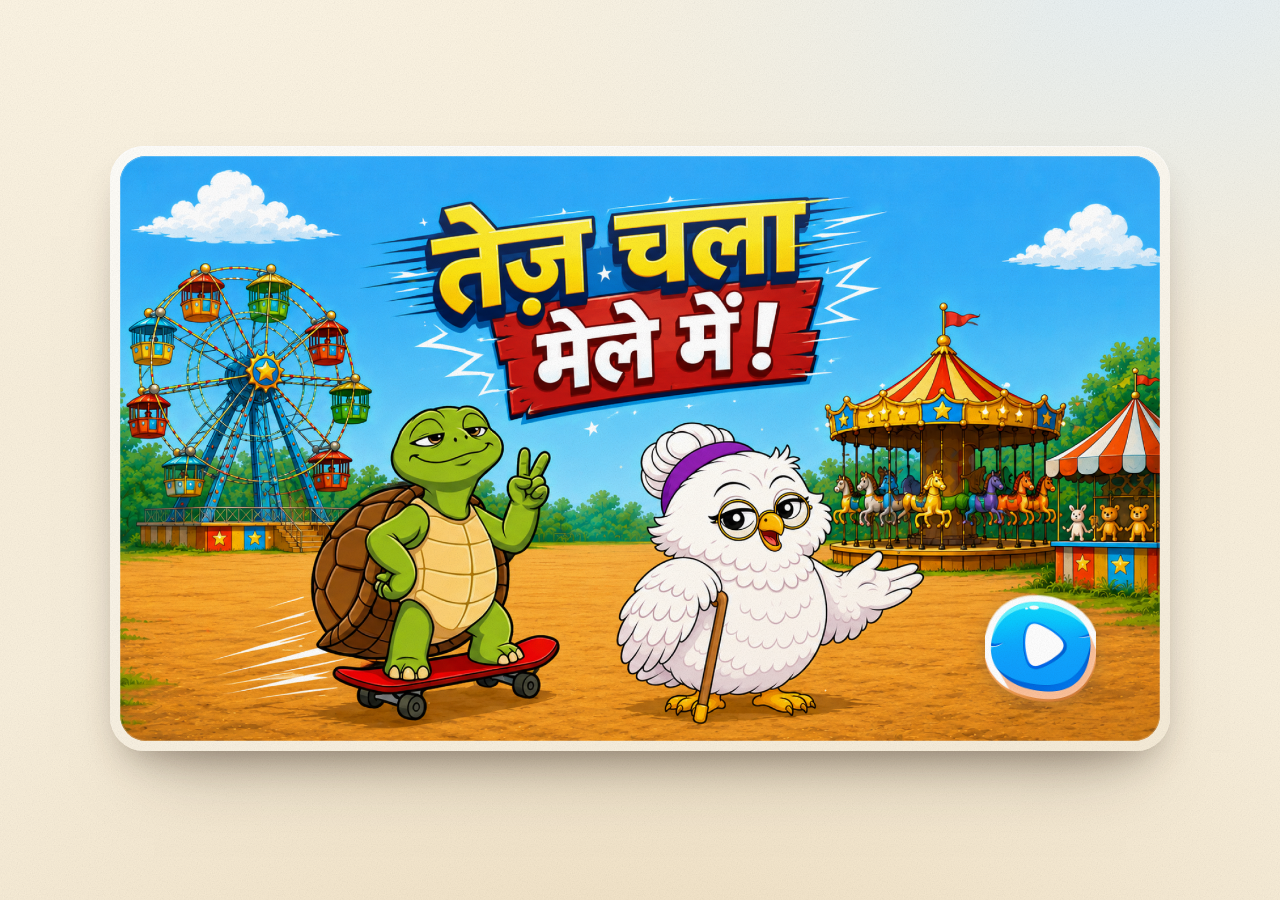
==== story/index.html @ 2c8c0c0c "Update stylesheet and scripts for nudge functionality on button; increment version numbers" ====
<!DOCTYPE html>
<!-- class="at-cover" so the home page paints correctly before the script runs -->
<html lang="hi" class="at-cover">
<head>
<meta charset="UTF-8" />
<meta name="viewport" content="width=device-width, initial-scale=1, viewport-fit=cover" />
<meta name="theme-color" content="#f8efdd" />
<meta name="description" content="तेज़ चला मेले में — एक इंटरैक्टिव चित्र-कथा। An interactive animated picture book for children." />
<title>तेज़ चला मेले में · Tez Chala Mele Mein</title>

<!-- Baloo 2 carries the Devanagari, Baloo Bhai 2 the Latin the Hindi text is
     set in — see --font in style.css for why both are needed -->
<link href="../fonts/fonts.css" rel="stylesheet" />

<!-- Tez's red skateboard, on the diagonal so it fills a square tab. The PNG is
     for iOS and Android home screens, which ignore an SVG icon and composite a
     transparent one onto black — so that one carries its own paper ground. -->
<link rel="icon" href="assets/icons/favicon.svg" type="image/svg+xml" />
<link rel="apple-touch-icon" sizes="180x180" href="assets/icons/apple-touch-icon.png" />
<!-- bump ?v= after editing so a plain refresh never serves a cached copy -->
<link rel="stylesheet" href="style.css?v=46" />
<link rel="preload" as="image" href="assets/images/Cover%20Page.png" />
</head>

<body>
  <!-- ── Inline icon sprite (works offline / from file://) ───────────────── -->
  <svg class="sprite" aria-hidden="true" focusable="false" width="0" height="0">
    <defs>
      <symbol id="i-sound-on" viewBox="0 0 24 24">
        <path d="M4 9.5h3L12 5.5v13L7 14.5H4z" fill="currentColor" />
        <path d="M15.6 9a4.2 4.2 0 0 1 0 6M18.2 6.4a7.8 7.8 0 0 1 0 11.2" fill="none"
              stroke="currentColor" stroke-width="2" stroke-linecap="round" />
      </symbol>
      <symbol id="i-sound-off" viewBox="0 0 24 24">
        <path d="M4 9.5h3L12 5.5v13L7 14.5H4z" fill="currentColor" />
        <path d="M16 9.4l5 5.2M21 9.4l-5 5.2" fill="none" stroke="currentColor"
              stroke-width="2" stroke-linecap="round" />
      </symbol>
      <symbol id="i-play" viewBox="0 0 24 24">
        <path d="M8 5.2v13.6L19 12z" fill="currentColor" />
      </symbol>
      <symbol id="i-stop" viewBox="0 0 24 24">
        <rect x="6.5" y="6.5" width="4.4" height="11" rx="1.6" fill="currentColor" />
        <rect x="13.1" y="6.5" width="4.4" height="11" rx="1.6" fill="currentColor" />
      </symbol>
      <symbol id="i-book" viewBox="0 0 24 24">
        <path d="M3.5 4.8c3-1.3 5.6-1.3 8.5.7 2.9-2 5.5-2 8.5-.7v13.9c-3-1.3-5.6-1.3-8.5.7-2.9-2-5.5-2-8.5-.7z"
              fill="none" stroke="currentColor" stroke-width="1.9" stroke-linejoin="round" />
        <path d="M12 5.5v14" fill="none" stroke="currentColor" stroke-width="1.9" stroke-linecap="round" />
      </symbol>
    </defs>
  </svg>

  <div class="grain" aria-hidden="true"></div>

  <div class="app">

    <!-- ── Top bar ─────────────────────────────────────────────────────── -->
    <header class="topbar">
      <div class="brand">
        <span class="brand__badge" aria-hidden="true">
          <svg><use href="#i-book" /></svg>
        </span>
        <span class="brand__text">
          <strong class="brand__title">तेज़ चला मेले में</strong>
          <span class="brand__sub">Tez Chala Mele Mein</span>
        </span>
      </div>

      <div class="controls">
        <button class="playbtn" id="playBtn" type="button"
                aria-label="कहानी बड़ी करके देखो">
          <span class="playbtn__ico" aria-hidden="true"><svg><use href="#i-play" /></svg></span>
          <span class="playbtn__label" id="playLabel">चलाओ</span>
        </button>

        <button class="readbtn" id="readBtn" type="button" aria-pressed="false"
                aria-label="पढ़कर सुनाओ">
          <span class="readbtn__ico" aria-hidden="true">
            <svg class="readbtn__play"><use href="#i-play" /></svg>
            <svg class="readbtn__stop"><use href="#i-stop" /></svg>
          </span>
          <span class="readbtn__label" id="readLabel">पढ़कर सुनाओ</span>
        </button>

        <button class="iconbtn" id="soundBtn" type="button" aria-pressed="true"
                aria-label="आवाज़ बंद करें">
          <svg class="iconbtn__on"><use href="#i-sound-on" /></svg>
          <svg class="iconbtn__off"><use href="#i-sound-off" /></svg>
        </button>
      </div>
    </header>

    <!-- ── Stage : the book ────────────────────────────────────────────── -->
    <main class="stage">
      <section class="book" id="book" aria-roledescription="चित्र-कथा">
        <div class="book__mat">

          <div class="book__frame" id="frame">

            <!-- two stacked slots let one page turn away while the next arrives.
                 The story text lives inside the slot so it turns with its picture. -->
            <div class="slot is-active" data-slot="0">
              <img class="slot__art" alt="" src="assets/images/Cover%20Page.png"
                   fetchpriority="high" decoding="async" />
              <!-- cut-out layers for a layered cover; unused by this book, whose
                   cover exports flat with its title painted in -->
              <div class="cover" aria-hidden="true" hidden>
                <div class="cover__flash"></div>
                <div class="cover__part cover__hero"></div>
                <div class="cover__part cover__title"></div>
              </div>
              <!-- everything the Figma frame puts above the painting:
                   speech boxes, the verse, the डम-डम, the drumming elephant.
                   Built per page by paint() — see SCENES in script.js. -->
              <div class="fx" aria-hidden="true"></div>
              <!-- the shading that gathers along this page as it bends away -->
              <div class="slot__fold" aria-hidden="true"></div>
            </div>
            <div class="slot" data-slot="1" aria-hidden="true">
              <img class="slot__art" alt="" decoding="async" />
              <div class="cover" aria-hidden="true" hidden>
                <div class="cover__flash"></div>
                <div class="cover__part cover__hero"></div>
                <div class="cover__part cover__title"></div>
              </div>
              <!-- everything the Figma frame puts above the painting:
                   speech boxes, the verse, the डम-डम, the drumming elephant.
                   Built per page by paint() — see SCENES in script.js. -->
              <div class="fx" aria-hidden="true"></div>
              <!-- the shading that gathers along this page as it bends away -->
              <div class="slot__fold" aria-hidden="true"></div>
            </div>

            <!-- ambient life : dust · puffs -->
            <div class="ambience" id="ambience" aria-hidden="true">
              <div class="layer layer--dust" id="dust"></div>
              <div class="layer layer--puffs" id="puffs"></div>
            </div>

            <div class="frame__vignette" aria-hidden="true"></div>
            <div class="frame__sheet" id="turnSheet" aria-hidden="true"></div>
            <div class="frame__loader" id="loader" aria-hidden="true"><i></i><i></i><i></i></div>
          </div>

          <!-- the title-state invitation: only on the cover, only before Play -->
          <button class="startbtn" id="startBtn" type="button"
                  aria-label="कहानी चलाओ">
            <span class="startbtn__disc" aria-hidden="true">
              <span class="startbtn__ring"></span>
              <img class="startbtn__art" src="assets/icons/play-button.png?v=3" alt="" />
            </span>
          </button>
        </div>

        <!-- ── Phone fallback: the same words, below the picture ─────────── -->
        <div class="caption" aria-hidden="true">
          <p class="caption__text" id="storyText"></p>
        </div>
      </section>

      <!-- leaves Play Mode; fades in whenever the reader moves or taps -->
      <button class="exitbtn" id="exitBtn" type="button"
              aria-label="बाहर आओ">
        <svg viewBox="0 0 24 24" aria-hidden="true">
          <path d="M6.5 6.5l11 11M17.5 6.5l-11 11" fill="none" stroke="currentColor"
                stroke-width="2.4" stroke-linecap="round" />
        </svg>
      </button>
    </main>

  </div>

  <div class="sr-only" id="liveHint" aria-live="polite"></div>

  <!-- ── What happens after the last page ───────────────────────────────────
       Page 16 ends on the आगे button, and आगे leads out of the book and into
       the game — Figma pages 19 → 35, the whole quiz, in "TCMM My Dev Game".

       It is a frame rather than a merge on purpose. The game is a finished
       application with its own 1920×1080 artboard, its own reset, its own
       audio engine and its own keyboard; dropped into this document those
       would land on top of the book's. Here it gets its own document and
       keeps every one of its own functions, exactly as it has them when it
       is opened on its own.

       The src is left empty and filled in by script.js when the reader nears
       the end of the book, so the game's art and sound are already loaded by
       the time आगे is pressed and the handover is instant. -->
  <section class="portal" id="gamePortal" aria-hidden="true">
    <iframe class="portal__frame" id="gameFrame"
            title="मेले का सफ़र — खेल"
            allow="autoplay; fullscreen"
            allowfullscreen></iframe>
  </section>

  <script src="script.js?v=54" defer></script>
</body>
</html>
---- fonts/fonts.css ----
/* devanagari */
@font-face {
  font-family: 'Baloo 2';
  font-style: normal;
  font-weight: 400;
  font-display: swap;
  src: url(files/baloo-2-400-devanagari.woff2) format('woff2');
  unicode-range: U+0900-097F, U+1CD0-1CF9, U+200C-200D, U+20A8, U+20B9, U+20F0, U+25CC, U+A830-A839, U+A8E0-A8FF, U+11B00-11B09;
}
/* vietnamese */
@font-face {
  font-family: 'Baloo 2';
  font-style: normal;
  font-weight: 400;
  font-display: swap;
  src: url(files/baloo-2-400-vietnamese.woff2) format('woff2');
  unicode-range: U+0102-0103, U+0110-0111, U+0128-0129, U+0168-0169, U+01A0-01A1, U+01AF-01B0, U+0300-0301, U+0303-0304, U+0308-0309, U+0323, U+0329, U+1EA0-1EF9, U+20AB;
}
/* latin-ext */
@font-face {
  font-family: 'Baloo 2';
  font-style: normal;
  font-weight: 400;
  font-display: swap;
  src: url(files/baloo-2-400-latin-ext.woff2) format('woff2');
  unicode-range: U+0100-02BA, U+02BD-02C5, U+02C7-02CC, U+02CE-02D7, U+02DD-02FF, U+0304, U+0308, U+0329, U+1D00-1DBF, U+1E00-1E9F, U+1EF2-1EFF, U+2020, U+20A0-20AB, U+20AD-20C0, U+2113, U+2C60-2C7F, U+A720-A7FF;
}
/* latin */
@font-face {
  font-family: 'Baloo 2';
  font-style: normal;
  font-weight: 400;
  font-display: swap;
  src: url(files/baloo-2-400-latin.woff2) format('woff2');
  unicode-range: U+0000-00FF, U+0131, U+0152-0153, U+02BB-02BC, U+02C6, U+02DA, U+02DC, U+0304, U+0308, U+0329, U+2000-206F, U+20AC, U+2122, U+2191, U+2193, U+2212, U+2215, U+FEFF, U+FFFD;
}
/* devanagari */
@font-face {
  font-family: 'Baloo 2';
  font-style: normal;
  font-weight: 500;
  font-display: swap;
  src: url(files/baloo-2-500-devanagari.woff2) format('woff2');
  unicode-range: U+0900-097F, U+1CD0-1CF9, U+200C-200D, U+20A8, U+20B9, U+20F0, U+25CC, U+A830-A839, U+A8E0-A8FF, U+11B00-11B09;
}
/* vietnamese */
@font-face {
  font-family: 'Baloo 2';
  font-style: normal;
  font-weight: 500;
  font-display: swap;
  src: url(files/baloo-2-500-vietnamese.woff2) format('woff2');
  unicode-range: U+0102-0103, U+0110-0111, U+0128-0129, U+0168-0169, U+01A0-01A1, U+01AF-01B0, U+0300-0301, U+0303-0304, U+0308-0309, U+0323, U+0329, U+1EA0-1EF9, U+20AB;
}
/* latin-ext */
@font-face {
  font-family: 'Baloo 2';
  font-style: normal;
  font-weight: 500;
  font-display: swap;
  src: url(files/baloo-2-500-latin-ext.woff2) format('woff2');
  unicode-range: U+0100-02BA, U+02BD-02C5, U+02C7-02CC, U+02CE-02D7, U+02DD-02FF, U+0304, U+0308, U+0329, U+1D00-1DBF, U+1E00-1E9F, U+1EF2-1EFF, U+2020, U+20A0-20AB, U+20AD-20C0, U+2113, U+2C60-2C7F, U+A720-A7FF;
}
/* latin */
@font-face {
  font-family: 'Baloo 2';
  font-style: normal;
  font-weight: 500;
  font-display: swap;
  src: url(files/baloo-2-500-latin.woff2) format('woff2');
  unicode-range: U+0000-00FF, U+0131, U+0152-0153, U+02BB-02BC, U+02C6, U+02DA, U+02DC, U+0304, U+0308, U+0329, U+2000-206F, U+20AC, U+2122, U+2191, U+2193, U+2212, U+2215, U+FEFF, U+FFFD;
}
/* devanagari */
@font-face {
  font-family: 'Baloo 2';
  font-style: normal;
  font-weight: 600;
  font-display: swap;
  src: url(files/baloo-2-600-devanagari.woff2) format('woff2');
  unicode-range: U+0900-097F, U+1CD0-1CF9, U+200C-200D, U+20A8, U+20B9, U+20F0, U+25CC, U+A830-A839, U+A8E0-A8FF, U+11B00-11B09;
}
/* vietnamese */
@font-face {
  font-family: 'Baloo 2';
  font-style: normal;
  font-weight: 600;
  font-display: swap;
  src: url(files/baloo-2-600-vietnamese.woff2) format('woff2');
  unicode-range: U+0102-0103, U+0110-0111, U+0128-0129, U+0168-0169, U+01A0-01A1, U+01AF-01B0, U+0300-0301, U+0303-0304, U+0308-0309, U+0323, U+0329, U+1EA0-1EF9, U+20AB;
}
/* latin-ext */
@font-face {
  font-family: 'Baloo 2';
  font-style: normal;
  font-weight: 600;
  font-display: swap;
  src: url(files/baloo-2-600-latin-ext.woff2) format('woff2');
  unicode-range: U+0100-02BA, U+02BD-02C5, U+02C7-02CC, U+02CE-02D7, U+02DD-02FF, U+0304, U+0308, U+0329, U+1D00-1DBF, U+1E00-1E9F, U+1EF2-1EFF, U+2020, U+20A0-20AB, U+20AD-20C0, U+2113, U+2C60-2C7F, U+A720-A7FF;
}
/* latin */
@font-face {
  font-family: 'Baloo 2';
  font-style: normal;
  font-weight: 600;
  font-display: swap;
  src: url(files/baloo-2-600-latin.woff2) format('woff2');
  unicode-range: U+0000-00FF, U+0131, U+0152-0153, U+02BB-02BC, U+02C6, U+02DA, U+02DC, U+0304, U+0308, U+0329, U+2000-206F, U+20AC, U+2122, U+2191, U+2193, U+2212, U+2215, U+FEFF, U+FFFD;
}
/* devanagari */
@font-face {
  font-family: 'Baloo 2';
  font-style: normal;
  font-weight: 700;
  font-display: swap;
  src: url(files/baloo-2-700-devanagari.woff2) format('woff2');
  unicode-range: U+0900-097F, U+1CD0-1CF9, U+200C-200D, U+20A8, U+20B9, U+20F0, U+25CC, U+A830-A839, U+A8E0-A8FF, U+11B00-11B09;
}
/* vietnamese */
@font-face {
  font-family: 'Baloo 2';
  font-style: normal;
  font-weight: 700;
  font-display: swap;
  src: url(files/baloo-2-700-vietnamese.woff2) format('woff2');
  unicode-range: U+0102-0103, U+0110-0111, U+0128-0129, U+0168-0169, U+01A0-01A1, U+01AF-01B0, U+0300-0301, U+0303-0304, U+0308-0309, U+0323, U+0329, U+1EA0-1EF9, U+20AB;
}
/* latin-ext */
@font-face {
  font-family: 'Baloo 2';
  font-style: normal;
  font-weight: 700;
  font-display: swap;
  src: url(files/baloo-2-700-latin-ext.woff2) format('woff2');
  unicode-range: U+0100-02BA, U+02BD-02C5, U+02C7-02CC, U+02CE-02D7, U+02DD-02FF, U+0304, U+0308, U+0329, U+1D00-1DBF, U+1E00-1E9F, U+1EF2-1EFF, U+2020, U+20A0-20AB, U+20AD-20C0, U+2113, U+2C60-2C7F, U+A720-A7FF;
}
/* latin */
@font-face {
  font-family: 'Baloo 2';
  font-style: normal;
  font-weight: 700;
  font-display: swap;
  src: url(files/baloo-2-700-latin.woff2) format('woff2');
  unicode-range: U+0000-00FF, U+0131, U+0152-0153, U+02BB-02BC, U+02C6, U+02DA, U+02DC, U+0304, U+0308, U+0329, U+2000-206F, U+20AC, U+2122, U+2191, U+2193, U+2212, U+2215, U+FEFF, U+FFFD;
}
/* devanagari */
@font-face {
  font-family: 'Baloo 2';
  font-style: normal;
  font-weight: 800;
  font-display: swap;
  src: url(files/baloo-2-800-devanagari.woff2) format('woff2');
  unicode-range: U+0900-097F, U+1CD0-1CF9, U+200C-200D, U+20A8, U+20B9, U+20F0, U+25CC, U+A830-A839, U+A8E0-A8FF, U+11B00-11B09;
}
/* vietnamese */
@font-face {
  font-family: 'Baloo 2';
  font-style: normal;
  font-weight: 800;
  font-display: swap;
  src: url(files/baloo-2-800-vietnamese.woff2) format('woff2');
  unicode-range: U+0102-0103, U+0110-0111, U+0128-0129, U+0168-0169, U+01A0-01A1, U+01AF-01B0, U+0300-0301, U+0303-0304, U+0308-0309, U+0323, U+0329, U+1EA0-1EF9, U+20AB;
}
/* latin-ext */
@font-face {
  font-family: 'Baloo 2';
  font-style: normal;
  font-weight: 800;
  font-display: swap;
  src: url(files/baloo-2-800-latin-ext.woff2) format('woff2');
  unicode-range: U+0100-02BA, U+02BD-02C5, U+02C7-02CC, U+02CE-02D7, U+02DD-02FF, U+0304, U+0308, U+0329, U+1D00-1DBF, U+1E00-1E9F, U+1EF2-1EFF, U+2020, U+20A0-20AB, U+20AD-20C0, U+2113, U+2C60-2C7F, U+A720-A7FF;
}
/* latin */
@font-face {
  font-family: 'Baloo 2';
  font-style: normal;
  font-weight: 800;
  font-display: swap;
  src: url(files/baloo-2-800-latin.woff2) format('woff2');
  unicode-range: U+0000-00FF, U+0131, U+0152-0153, U+02BB-02BC, U+02C6, U+02DA, U+02DC, U+0304, U+0308, U+0329, U+2000-206F, U+20AC, U+2122, U+2191, U+2193, U+2212, U+2215, U+FEFF, U+FFFD;
}
/* gujarati */
@font-face {
  font-family: 'Baloo Bhai 2';
  font-style: normal;
  font-weight: 400;
  font-display: swap;
  src: url(files/baloo-bhai-2-400-gujarati.woff2) format('woff2');
  unicode-range: U+0951-0952, U+0964-0965, U+0A80-0AFF, U+200C-200D, U+20B9, U+25CC, U+A830-A839;
}
/* vietnamese */
@font-face {
  font-family: 'Baloo Bhai 2';
  font-style: normal;
  font-weight: 400;
  font-display: swap;
  src: url(files/baloo-bhai-2-400-vietnamese.woff2) format('woff2');
  unicode-range: U+0102-0103, U+0110-0111, U+0128-0129, U+0168-0169, U+01A0-01A1, U+01AF-01B0, U+0300-0301, U+0303-0304, U+0308-0309, U+0323, U+0329, U+1EA0-1EF9, U+20AB;
}
/* latin-ext */
@font-face {
  font-family: 'Baloo Bhai 2';
  font-style: normal;
  font-weight: 400;
  font-display: swap;
  src: url(files/baloo-bhai-2-400-latin-ext.woff2) format('woff2');
  unicode-range: U+0100-02BA, U+02BD-02C5, U+02C7-02CC, U+02CE-02D7, U+02DD-02FF, U+0304, U+0308, U+0329, U+1D00-1DBF, U+1E00-1E9F, U+1EF2-1EFF, U+2020, U+20A0-20AB, U+20AD-20C0, U+2113, U+2C60-2C7F, U+A720-A7FF;
}
/* latin */
@font-face {
  font-family: 'Baloo Bhai 2';
  font-style: normal;
  font-weight: 400;
  font-display: swap;
  src: url(files/baloo-bhai-2-400-latin.woff2) format('woff2');
  unicode-range: U+0000-00FF, U+0131, U+0152-0153, U+02BB-02BC, U+02C6, U+02DA, U+02DC, U+0304, U+0308, U+0329, U+2000-206F, U+20AC, U+2122, U+2191, U+2193, U+2212, U+2215, U+FEFF, U+FFFD;
}
/* gujarati */
@font-face {
  font-family: 'Baloo Bhai 2';
  font-style: normal;
  font-weight: 500;
  font-display: swap;
  src: url(files/baloo-bhai-2-500-gujarati.woff2) format('woff2');
  unicode-range: U+0951-0952, U+0964-0965, U+0A80-0AFF, U+200C-200D, U+20B9, U+25CC, U+A830-A839;
}
/* vietnamese */
@font-face {
  font-family: 'Baloo Bhai 2';
  font-style: normal;
  font-weight: 500;
  font-display: swap;
  src: url(files/baloo-bhai-2-500-vietnamese.woff2) format('woff2');
  unicode-range: U+0102-0103, U+0110-0111, U+0128-0129, U+0168-0169, U+01A0-01A1, U+01AF-01B0, U+0300-0301, U+0303-0304, U+0308-0309, U+0323, U+0329, U+1EA0-1EF9, U+20AB;
}
/* latin-ext */
@font-face {
  font-family: 'Baloo Bhai 2';
  font-style: normal;
  font-weight: 500;
  font-display: swap;
  src: url(files/baloo-bhai-2-500-latin-ext.woff2) format('woff2');
  unicode-range: U+0100-02BA, U+02BD-02C5, U+02C7-02CC, U+02CE-02D7, U+02DD-02FF, U+0304, U+0308, U+0329, U+1D00-1DBF, U+1E00-1E9F, U+1EF2-1EFF, U+2020, U+20A0-20AB, U+20AD-20C0, U+2113, U+2C60-2C7F, U+A720-A7FF;
}
/* latin */
@font-face {
  font-family: 'Baloo Bhai 2';
  font-style: normal;
  font-weight: 500;
  font-display: swap;
  src: url(files/baloo-bhai-2-500-latin.woff2) format('woff2');
  unicode-range: U+0000-00FF, U+0131, U+0152-0153, U+02BB-02BC, U+02C6, U+02DA, U+02DC, U+0304, U+0308, U+0329, U+2000-206F, U+20AC, U+2122, U+2191, U+2193, U+2212, U+2215, U+FEFF, U+FFFD;
}
/* gujarati */
@font-face {
  font-family: 'Baloo Bhai 2';
  font-style: normal;
  font-weight: 600;
  font-display: swap;
  src: url(files/baloo-bhai-2-600-gujarati.woff2) format('woff2');
  unicode-range: U+0951-0952, U+0964-0965, U+0A80-0AFF, U+200C-200D, U+20B9, U+25CC, U+A830-A839;
}
/* vietnamese */
@font-face {
  font-family: 'Baloo Bhai 2';
  font-style: normal;
  font-weight: 600;
  font-display: swap;
  src: url(files/baloo-bhai-2-600-vietnamese.woff2) format('woff2');
  unicode-range: U+0102-0103, U+0110-0111, U+0128-0129, U+0168-0169, U+01A0-01A1, U+01AF-01B0, U+0300-0301, U+0303-0304, U+0308-0309, U+0323, U+0329, U+1EA0-1EF9, U+20AB;
}
/* latin-ext */
@font-face {
  font-family: 'Baloo Bhai 2';
  font-style: normal;
  font-weight: 600;
  font-display: swap;
  src: url(files/baloo-bhai-2-600-latin-ext.woff2) format('woff2');
  unicode-range: U+0100-02BA, U+02BD-02C5, U+02C7-02CC, U+02CE-02D7, U+02DD-02FF, U+0304, U+0308, U+0329, U+1D00-1DBF, U+1E00-1E9F, U+1EF2-1EFF, U+2020, U+20A0-20AB, U+20AD-20C0, U+2113, U+2C60-2C7F, U+A720-A7FF;
}
/* latin */
@font-face {
  font-family: 'Baloo Bhai 2';
  font-style: normal;
  font-weight: 600;
  font-display: swap;
  src: url(files/baloo-bhai-2-600-latin.woff2) format('woff2');
  unicode-range: U+0000-00FF, U+0131, U+0152-0153, U+02BB-02BC, U+02C6, U+02DA, U+02DC, U+0304, U+0308, U+0329, U+2000-206F, U+20AC, U+2122, U+2191, U+2193, U+2212, U+2215, U+FEFF, U+FFFD;
}
/* gujarati */
@font-face {
  font-family: 'Baloo Bhai 2';
  font-style: normal;
  font-weight: 700;
  font-display: swap;
  src: url(files/baloo-bhai-2-700-gujarati.woff2) format('woff2');
  unicode-range: U+0951-0952, U+0964-0965, U+0A80-0AFF, U+200C-200D, U+20B9, U+25CC, U+A830-A839;
}
/* vietnamese */
@font-face {
  font-family: 'Baloo Bhai 2';
  font-style: normal;
  font-weight: 700;
  font-display: swap;
  src: url(files/baloo-bhai-2-700-vietnamese.woff2) format('woff2');
  unicode-range: U+0102-0103, U+0110-0111, U+0128-0129, U+0168-0169, U+01A0-01A1, U+01AF-01B0, U+0300-0301, U+0303-0304, U+0308-0309, U+0323, U+0329, U+1EA0-1EF9, U+20AB;
}
/* latin-ext */
@font-face {
  font-family: 'Baloo Bhai 2';
  font-style: normal;
  font-weight: 700;
  font-display: swap;
  src: url(files/baloo-bhai-2-700-latin-ext.woff2) format('woff2');
  unicode-range: U+0100-02BA, U+02BD-02C5, U+02C7-02CC, U+02CE-02D7, U+02DD-02FF, U+0304, U+0308, U+0329, U+1D00-1DBF, U+1E00-1E9F, U+1EF2-1EFF, U+2020, U+20A0-20AB, U+20AD-20C0, U+2113, U+2C60-2C7F, U+A720-A7FF;
}
/* latin */
@font-face {
  font-family: 'Baloo Bhai 2';
  font-style: normal;
  font-weight: 700;
  font-display: swap;
  src: url(files/baloo-bhai-2-700-latin.woff2) format('woff2');
  unicode-range: U+0000-00FF, U+0131, U+0152-0153, U+02BB-02BC, U+02C6, U+02DA, U+02DC, U+0304, U+0308, U+0329, U+2000-206F, U+20AC, U+2122, U+2191, U+2193, U+2212, U+2215, U+FEFF, U+FFFD;
}
/* gujarati */
@font-face {
  font-family: 'Baloo Bhai 2';
  font-style: normal;
  font-weight: 800;
  font-display: swap;
  src: url(files/baloo-bhai-2-800-gujarati.woff2) format('woff2');
  unicode-range: U+0951-0952, U+0964-0965, U+0A80-0AFF, U+200C-200D, U+20B9, U+25CC, U+A830-A839;
}
/* vietnamese */
@font-face {
  font-family: 'Baloo Bhai 2';
  font-style: normal;
  font-weight: 800;
  font-display: swap;
  src: url(files/baloo-bhai-2-800-vietnamese.woff2) format('woff2');
  unicode-range: U+0102-0103, U+0110-0111, U+0128-0129, U+0168-0169, U+01A0-01A1, U+01AF-01B0, U+0300-0301, U+0303-0304, U+0308-0309, U+0323, U+0329, U+1EA0-1EF9, U+20AB;
}
/* latin-ext */
@font-face {
  font-family: 'Baloo Bhai 2';
  font-style: normal;
  font-weight: 800;
  font-display: swap;
  src: url(files/baloo-bhai-2-800-latin-ext.woff2) format('woff2');
  unicode-range: U+0100-02BA, U+02BD-02C5, U+02C7-02CC, U+02CE-02D7, U+02DD-02FF, U+0304, U+0308, U+0329, U+1D00-1DBF, U+1E00-1E9F, U+1EF2-1EFF, U+2020, U+20A0-20AB, U+20AD-20C0, U+2113, U+2C60-2C7F, U+A720-A7FF;
}
/* latin */
@font-face {
  font-family: 'Baloo Bhai 2';
  font-style: normal;
  font-weight: 800;
  font-display: swap;
  src: url(files/baloo-bhai-2-800-latin.woff2) format('woff2');
  unicode-range: U+0000-00FF, U+0131, U+0152-0153, U+02BB-02BC, U+02C6, U+02DA, U+02DC, U+0304, U+0308, U+0329, U+2000-206F, U+20AC, U+2122, U+2191, U+2193, U+2212, U+2215, U+FEFF, U+FFFD;
}
---- story/style.css ----
/* ============================================================================
   आरु की छींक · Aaru's Sneeze
   An interactive animated picture book
   ----------------------------------------------------------------------------
   1. Tokens & reset          5. Story text
   2. Page shell & texture    6. Ambient life (dust motes, sneeze puffs)
   3. Top bar & controls      7. Responsive
   4. Book · frame · slots    8. Motion & state preferences
   ========================================================================== */

/* ── 1. Tokens & reset ───────────────────────────────────────────────────── */
:root {
  /* paper */
  --paper:        #f9f0dd;
  --paper-warm:   #f3e4c9;

  /* ink */
  --ink:      #3b2a1c;
  --ink-soft: #6d5540;
  --ink-faint: rgba(59, 42, 28, .16);

  /* accents pulled from the artwork */
  --terracotta: #c4573a;
  --gold:       #e6a52b;
  --teal:       #3d8a86;
  --sky:        #bcdcec;

  /* controls */
  --btn:      #241a12;
  --btn-hi:   #3b2a1e;

  /* geometry */
  --r-frame: 26px;
  --r-mat:   34px;
  --mat-pad: clamp(7px, .8vw, 12px);
  /* the breathing room either side of the picture. It used to be sized to
     hold the two circular arrows out in the gutters; with the book turning
     itself there is nothing to hold, so it is only margin now. */
  --gutter: clamp(14px, 2.2vw, 34px);
  /* vertical room taken by everything that is not the picture: the top bar
     and the page padding. The words live inside the art and nothing sits
     below it, so the book is sized to fill whatever height is left. */
  --vfit: 160px;

  /* elevation */
  --sh-book:
    0 1px 0 rgba(255, 255, 255, .8) inset,
    0 18px 34px -14px rgba(59, 42, 28, .34),
    0 46px 70px -44px rgba(59, 42, 28, .5);
  --sh-btn:
    0 10px 22px -8px rgba(30, 20, 12, .55),
    0 2px 5px -1px rgba(30, 20, 12, .35),
    inset 0 1px 0 rgba(255, 255, 255, .18);

  /* type. The book is set in Baloo Bhai 2, which ships Gujarati and Latin
     only — it has no Devanagari — so the letterforms of "आरु की छींक" come
     from Baloo 2 behind it, the Devanagari sibling of the same family.
     Both are loaded in the <head>, and because they are one design the join
     is invisible. To change the Hindi letterforms themselves, a Devanagari
     font has to lead this stack: Baloo Bhai 2 cannot draw them. */
  --font: "Baloo Bhai 2", "Baloo 2", "Nirmala UI", "Noto Sans Devanagari",
          system-ui, sans-serif;

  /* the one place page-turn timing is defined */
  --turn-ms: 780ms;
  --turn-ease: cubic-bezier(.42, .03, .22, 1);

  color-scheme: light;
}

*, *::before, *::after { box-sizing: border-box; }

html { -webkit-text-size-adjust: 100%; }

body {
  margin: 0;
  min-height: 100svh;
  font-family: var(--font);
  color: var(--ink);
  background:
    radial-gradient(120% 90% at 12% -10%, #fdf6e6 0%, rgba(253, 246, 230, 0) 60%),
    radial-gradient(90% 70% at 92% -6%,  #e6f1f7 0%, rgba(230, 241, 247, 0) 62%),
    radial-gradient(120% 100% at 50% 118%, #f0dfc0 0%, rgba(240, 223, 192, 0) 58%),
    var(--paper);
  overflow-x: hidden;
  -webkit-tap-highlight-color: transparent;
}

img, svg { display: block; max-width: 100%; }
button { font: inherit; color: inherit; }

.sprite { position: absolute; width: 0; height: 0; overflow: hidden; }

.sr-only {
  position: absolute; width: 1px; height: 1px;
  padding: 0; margin: -1px; overflow: hidden;
  clip-path: inset(50%); white-space: nowrap; border: 0;
}

/* ── 2. Page shell & paper texture ───────────────────────────────────────── */
.grain {
  position: fixed; inset: 0;
  pointer-events: none; z-index: 3;
  opacity: .5; mix-blend-mode: multiply;
  background-image: url("data:image/svg+xml,%3Csvg xmlns='http://www.w3.org/2000/svg' width='180' height='180'%3E%3Cfilter id='n'%3E%3CfeTurbulence type='fractalNoise' baseFrequency='.86' numOctaves='3' stitchTiles='stitch'/%3E%3CfeColorMatrix type='saturate' values='0'/%3E%3C/filter%3E%3Crect width='180' height='180' filter='url(%23n)' opacity='.32'/%3E%3C/svg%3E");
}

.app {
  position: relative; z-index: 1;
  display: flex; flex-direction: column;
  gap: clamp(10px, 1.6vh, 22px);
  min-height: 100svh;
  padding: clamp(12px, 2vh, 26px) clamp(12px, 2.4vw, 34px) clamp(14px, 2.4vh, 26px);
}

/* ── 3. Top bar & controls ───────────────────────────────────────────────── */
.topbar {
  /* hidden: the story runs without a chrome bar. The markup stays in place so
     the script's control wiring keeps working; the cover's own
     "कहानी चलाओ" button is the way into play mode.
     Bring the bar back by switching this to `display: flex`. */
  display: none;
  align-items: center; justify-content: space-between;
  gap: 12px; flex-wrap: wrap;
}

.brand { display: flex; align-items: center; gap: 12px; min-width: 0; }

.brand__badge {
  display: grid; place-items: center;
  width: 42px; height: 42px; flex: none;
  border-radius: 14px;
  color: #fff;
  background: linear-gradient(150deg, var(--terracotta), #a8402a);
  box-shadow: 0 8px 16px -8px rgba(164, 62, 40, .8), inset 0 1px 0 rgba(255, 255, 255, .3);
}
.brand__badge svg { width: 22px; height: 22px; }

.brand__text { display: flex; flex-direction: column; line-height: 1.05; min-width: 0; }

.brand__title {
  font-size: clamp(1.15rem, 2.4vw, 1.6rem);
  font-weight: 800; letter-spacing: .2px;
}

.brand__sub {
  font-size: clamp(.68rem, 1.2vw, .82rem);
  font-weight: 600; letter-spacing: .14em; text-transform: uppercase;
  color: var(--ink-soft); opacity: .8;
}

.controls { display: flex; align-items: center; gap: 10px; }

/* sound button */
.iconbtn {
  display: grid; place-items: center;
  width: 46px; height: 46px; flex: none;
  border: 0; border-radius: 50%;
  background: var(--btn); color: #fff;
  cursor: pointer;
  box-shadow: var(--sh-btn);
  transition: transform .22s ease, background-color .22s ease;
}
.iconbtn:active { transform: scale(.94); }
.iconbtn svg { width: 22px; height: 22px; }
.iconbtn__off { display: none; }
.iconbtn[aria-pressed="false"] .iconbtn__on  { display: none; }
.iconbtn[aria-pressed="false"] .iconbtn__off { display: block; }
.iconbtn[aria-pressed="false"] { background: #6f6154; }

/* shared focus ring */
:where(button, a, [tabindex]):focus-visible {
  outline: 3px solid var(--gold);
  outline-offset: 3px;
}

/* ── 4. Book · frame · slots ─────────────────────────────────────────────── */
.stage {
  position: relative;
  flex: 1;
  display: flex; align-items: center; justify-content: center;
  /* a little air either side of the picture */
  padding-inline: var(--gutter);
}

.book {
  position: relative;
  /* the 16/9 factor turns spare height into picture width, so a short
     laptop window shows the whole spread instead of a scrollbar */
  width: min(100%, 1060px, calc((100svh - var(--vfit)) * 16 / 9));
  display: flex; flex-direction: column; align-items: center;
}

.book__mat {
  position: relative;
  width: 100%;
  padding: var(--mat-pad);
  container-type: inline-size;      /* the cover button sizes off the picture */

  /* The play button's diameter and its corner. They live here, on the shared
     parent because cqw is 1% of the picture's width, so the button keeps
     its proportion to the artwork at every screen size. */
  --start: clamp(67.2px, 9.6cqw, 134.4px);   /* 20% smaller than 84 / 12cqw / 168 */
  --start-right: 7.5%;   /* 5% of the picture's width further in from the edge */
  --start-bottom: 9%;    /* 5% of its height lower — still clear of the bottom */

  border-radius: var(--r-mat);
  background: linear-gradient(168deg, #fffefa, #f6ecd8);
  box-shadow: var(--sh-book);
}

.book__frame {
  position: relative;
  aspect-ratio: 1600 / 900;
  border-radius: var(--r-frame);
  overflow: hidden;                 /* keeps every ambient element inside */
  background: linear-gradient(180deg, #cfe4f0, #efe0c4);
  /* Deep rather than shallow, because the pages are full-bleed: a near edge
     swung toward the reader is magnified, and the picture is exactly as tall
     as its frame, so a short perspective throws the page's corners outside
     the crop and the turn reads as a flat wipe. Far enough back, the sheet
     stays nearly rectangular and the eye sees paper on a hinge. */
  perspective: 2400px;
  transform: translateZ(0);
  isolation: isolate;
  container-type: inline-size;      /* cqw = 1% of the picture width */
}

/* --- page slots ---------------------------------------------------------- */
.slot {
  position: absolute; inset: 0;
  /* flat, not preserve-3d: a page is one rigid sheet, so the picture, the
     words and the shading rasterise into a single plane that then turns as
     one thing. Nothing inside a slot has a depth of its own to preserve, and
     flattening is what lets backface-visibility below speak for the whole
     page instead of each layer arguing separately. */
  transform-style: flat;
  will-change: transform, opacity;
  opacity: 0;
  pointer-events: none;
}
.slot.is-active { opacity: 1; z-index: 2; }
.slot.is-leaving { z-index: 3; }

/* Insurance, not choreography: the turn stops at 80 degrees and the frame has
   already cropped the sheet away by then, but if a page ever were carried past
   edge-on its own back would show through mirrored, and this makes it simply
   stop existing instead. */
.slot { backface-visibility: hidden; }

/* The lit edge of the paper. It is pinned to the page's free edge, so it needs
   no animation of its own: the page compresses as it turns and the edge rides
   inward with it, which is the one cue that says "a sheet is moving" rather
   than "a picture is being wiped away". Only the turning page wears it, and it
   fades rather than snaps on. */
.slot::after {
  content: "";
  position: absolute; inset: 0 0 0 auto; z-index: 5;
  width: clamp(3px, .55cqw, 7px);
  pointer-events: none;
  opacity: 0;
  transition: opacity .2s ease;
  background: linear-gradient(90deg,
    rgba(255, 255, 255, 0) 0%,
    rgba(255, 252, 242, .5) 55%,
    rgba(255, 255, 255, .82) 100%);
  box-shadow: 0 0 10px 1px rgba(255, 250, 235, .5);
}
.slot.is-turning::after { opacity: 1; }

/* The fold: the shade that gathers along a page as it bends away from the
   light. Dark at the hinge and gone by mid-page; the script stretches it
   across the sheet as the turn goes on. Only the turning page wears it — the
   shadow it throws on the page below is .frame__sheet, which can travel with
   the seam instead of being stuck at the hinge. */
.slot__fold {
  position: absolute; inset: 0; z-index: 4;   /* over the art, cover and words */
  pointer-events: none;
  opacity: 0;
  transform-origin: left center;
  background: linear-gradient(90deg,
    rgba(24, 16, 8, .62) 0%,
    rgba(24, 16, 8, .34) 12%,
    rgba(24, 16, 8, .14) 28%,
    rgba(24, 16, 8, .04) 44%,
    rgba(24, 16, 8, 0)   62%);
  will-change: opacity, transform;
}

.slot__art {
  width: 100%; height: 100%;
  object-fit: cover; object-position: center;
  transform: translate3d(0, 0, 0) scale(1.014);
  will-change: transform;
}

/* the "living picture" breath — never enough to distort the artwork */
.slot.is-active .slot__art { animation: artBreathe 11s ease-in-out infinite alternate; }
@keyframes artBreathe {
  from { transform: translate3d(0, 0, 0) scale(1.014); }
  to   { transform: translate3d(3px, -5px, 0) scale(1.03); }
}

/* gentle sway variant for outdoor scenes */
.slot.is-active[data-motion="sway"] .slot__art {
  animation: artSway 14s ease-in-out infinite alternate;
}
@keyframes artSway {
  from { transform: translate3d(0, 0, 0) scale(1.02) rotate(-.22deg); }
  to   { transform: translate3d(4px, -4px, 0) scale(1.035) rotate(.22deg); }
}

/* --- the cover's cut-out layers ------------------------------------------ *
 * Aaru and the title are separate images, each with an 8-bit mask, laid over
 * a background that had them painted out. They land exactly where they came
 * from, so at rest the three layers are the original artwork pixel for pixel.
 * Only transform and opacity ever animate.
 * ----------------------------------------------------------------------- */
.cover { position: absolute; inset: 0; z-index: 2; pointer-events: none; }

.cover__part {
  position: absolute;
  background-repeat: no-repeat;
  background-size: 100% 100%;
  -webkit-mask-repeat: no-repeat; mask-repeat: no-repeat;
  -webkit-mask-size: 100% 100%;   mask-size: 100% 100%;
  transform: translate3d(0, 0, 0);
  will-change: transform, opacity;
  backface-visibility: hidden;
}

/* the burst of light as the title lands */
.cover__flash {
  position: absolute;
  left: var(--fx, 50%); top: var(--fy, 50%);
  width: var(--fs, 55%); aspect-ratio: 1;
  translate: -50% -50%;
  z-index: 1; opacity: 0;
  border-radius: 50%;
  background: radial-gradient(circle,
    rgba(255, 250, 226, .92) 0%, rgba(255, 240, 190, .48) 42%, rgba(255, 236, 170, 0) 70%);
  will-change: transform, opacity;
}

/* once landed, both parts breathe very gently — a living picture book */
.cover.is-settled .cover__hero  { animation: heroIdle 4.6s ease-in-out infinite alternate; }
.cover.is-settled .cover__title { animation: titleIdle 6.2s ease-in-out infinite alternate; }

@keyframes heroIdle {
  from { transform: translate3d(0, 0, 0) rotate(0deg); }
  to   { transform: translate3d(-.35%, -.7%, 0) rotate(-.35deg); }
}
@keyframes titleIdle {
  from { transform: translate3d(0, 0, 0)     scale(1)     rotate(0deg); }
  to   { transform: translate3d(0, -1.4%, 0) scale(1.014) rotate(.5deg); }
}

/* --- frame furniture ---------------------------------------------------- */
.frame__vignette {
  --scrim: rgba(0, 0, 0, 0);          /* phones get a scrim along the lower edge */
  position: absolute; inset: 0; z-index: 6; pointer-events: none;
  background:
    linear-gradient(0deg, var(--scrim) 0%, rgba(0, 0, 0, 0) 26%),
    radial-gradient(115% 100% at 50% 46%, rgba(0, 0, 0, 0) 58%, rgba(70, 45, 22, .2) 100%),
    linear-gradient(180deg, rgba(255, 255, 255, .14), rgba(255, 255, 255, 0) 26%);
  box-shadow: inset 0 0 0 1px rgba(255, 255, 255, .22);
  border-radius: inherit;
}

/* the paper sheen that sweeps across during a turn */
/* The shadow the standing page throws down onto the page it is uncovering.
   It rides just to the right of the fold, so the script slides it across in
   step with the turning page's free edge — same keyframe offsets, same
   easing, so the two cannot come apart. Transparent for its first stretch so
   the lit edge of the paper stays crisp instead of being dimmed by its own
   shadow. */
.frame__sheet {
  position: absolute; top: -8%; bottom: -8%; left: 0; width: 30%;
  z-index: 7; pointer-events: none; opacity: 0;
  transform: translate3d(333%, 0, 0);
  background: linear-gradient(90deg,
    rgba(24, 16, 8, 0)   0%,
    rgba(24, 16, 8, .34) 12%,
    rgba(24, 16, 8, .2)  36%,
    rgba(24, 16, 8, .07) 66%,
    rgba(24, 16, 8, 0)   100%);
  filter: blur(5px);
  will-change: transform, opacity;
}

.frame__loader {
  position: absolute; inset: 0; z-index: 8;
  display: grid; grid-auto-flow: column; gap: 10px;
  place-content: center; place-items: center;
  background: linear-gradient(180deg, #d5e7f1, #f0e2c8);
  transition: opacity .5s ease, visibility .5s ease;
}
.frame__loader i {
  width: 12px; height: 12px; border-radius: 50%;
  background: var(--terracotta); opacity: .5;
  animation: loadBounce 1.1s ease-in-out infinite;
}
.frame__loader i:nth-child(2) { animation-delay: .16s; }
.frame__loader i:nth-child(3) { animation-delay: .32s; }
@keyframes loadBounce {
  0%, 100% { transform: translateY(0)     scale(.85); opacity: .4; }
  45%      { transform: translateY(-11px) scale(1);   opacity: .95; }
}
.is-ready .frame__loader { opacity: 0; visibility: hidden; }

/* ── 5. The Figma overlay ────────────────────────────────────────────────────
   Everything the design paints above the artwork: the speech boxes, the verse
   of the recital, the डम-डम, the drumming elephant, the आगे button.

   The Figma frame is a 1920 × 1080 artboard, and its contents hold their
   relative places whatever size it is drawn at — so every layer is positioned
   in percentages of the picture and every type size in cqw, % of the picture's
   own width. A speech box therefore keeps its proportion on a phone and on a
   projector alike. script.js does the division from Figma's pixels; nothing
   here needs to know the artboard's dimensions.
   ------------------------------------------------------------------------- */
.fx {
  position: absolute; inset: 0;
  z-index: 3;                            /* over the art, under the fold */
  container-type: size;                  /* what the cqw type below measures */
  pointer-events: none;
  /* the layers belong to the paper: they turn, fold and dim with it */
  transform-style: flat;
}

.fx__art {
  position: absolute;
  display: block;
  height: auto;             /* only where the design fixes one is it set */
}
/* the elephant is drawn facing right and turned to face his audience */
.fx__art.is-flipped { scale: -1 1; }

/* ── the words ───────────────────────────────────────────────────────────
   Speech is Baloo Bhai 2 SemiBold on #773300, the verse Baloo Bhai 2 Medium
   on #572701 — both straight from the file. --font leads with Baloo Bhai 2
   and falls to Baloo 2 for the Devanagari, which is the same substitution
   Figma is making: Baloo Bhai 2 has no Devanagari of its own, and the two
   are one design, so the join is invisible.

   The design centres each text layer on a line rather than setting a left
   edge, so the box is placed by its middle and pulled back half its width.
   ------------------------------------------------------------------- */
.fx__say {
  position: absolute;
  margin: 0;
  translate: -50% 0;
  font-family: var(--font);
  text-align: center;
  text-wrap: pretty;
  hyphens: none;
}
/* A verse line is set to its own measured width in Figma, with no slack at
   all, so a hair's difference in rendering would fold a couplet into three
   lines. These hold their line; the speech boxes wrap inside their box, the
   way the design wraps them. */
.fx__say.is-nowrap { white-space: nowrap; }

/* the words on the visible page can be tapped to hear them again — the
   pointer shape is the only cue; there is no hover effect on the scene */
.slot.is-active .fx__say { pointer-events: auto; }

/* ── the recital, deliberately undrawn ───────────────────────────────────
   There is no rule here, and that is on purpose rather than an oversight.

   The script splits a measured page's speech into one <span class="fx__word">
   per word and marks them as the narrator goes: is-saying on the word being
   said, is-said behind the reader, is-waiting on a line not yet reached, and
   is-live on the sentence in hand. Nothing paints any of it. A word span with
   no rule against it renders exactly as the bare text node it replaced, so
   the speech reads as the design drew it — same face, same weight, same
   colour, same line breaks — whether or not anyone is reading it aloud.

   Two treatments have been tried on it and both were taken off. Holding the
   words yet to come at half opacity read as unfinished text rather than as
   unread text, on a painted speech bubble it looked like a fault; and
   colouring the word in hand pulled it out of the line the designer set. The
   speech in this book is artwork with a voice over it, not a karaoke line.

   What the highlight was for is done elsewhere now. Page 5 says its three
   questions one at a time, each with its own window of the recording, so the
   thing being said is the thing on the screen — see Sequence in script.js.
   The marking stays because it is measured, correct and free; if a treatment
   is ever wanted, the classes are already on the right words at the right
   moment and this is where it goes.
   ------------------------------------------------------------------- */

/* ── a page said in more than one breath ─────────────────────────────────
   Page 16 is three things Noori says to the reader on one painting, and only
   one of them is on the screen at a time. Each layer of a moment is drawn out
   of sight and brought in when its turn comes.

   The one being left goes before the next arrives, rather than the two
   crossing over: the departure takes .22s and the arrival waits .26s to
   begin, so there is a clear moment with nothing in the bubble. That gap is
   the point — three lines fading through one another in the same place would
   read as one line changing its mind, not as three things being said.

   Held by visibility rather than display: nothing reflows, and a bubble that
   is not on the page is out of reach of a finger, the Tab key and a screen
   reader alike. Transform rather than the translate property, which .fx__say
   is already using to centre itself on its line — the two compose, so the
   arrival cannot knock the words off their own middle.
   ------------------------------------------------------------------- */
.fx > [data-step] {
  opacity: 0;
  visibility: hidden;
  transform: translateY(1.1cqw) scale(.965);
  transition: opacity .22s ease,
              transform .22s ease,
              visibility 0s linear .22s;
}
.fx > [data-step].is-here {
  opacity: 1;
  visibility: visible;
  transform: none;
  transition: opacity .34s cubic-bezier(.34, 1.36, .64, 1) .26s,
              transform .34s cubic-bezier(.34, 1.36, .64, 1) .26s,
              visibility 0s linear .26s;
}

/* ── आगे ─────────────────────────────────────────────────────────────────
   The button the design paints at the end of the story, and it is a real one:
   Page 16 is the last page of the book, and आगे is the way out of it and into
   the game. Its shadow is a drop-shadow rather than a box-shadow: the artwork
   is an oval on transparency, and a box-shadow would draw the rectangle around
   it instead of following the oval. */
.fx__badge {
  filter: drop-shadow(0 .46cqw .46cqw rgba(0, 0, 0, .65));
}

/* The control the badge sits inside. It is placed and sized exactly where the
   design puts the picture, and the picture simply fills it, so making it
   pressable moves nothing by a pixel. Only the page actually on screen can be
   pressed — .fx itself is pointer-events: none, the same gate the words use. */
.fx__cta {
  position: absolute;
  display: block;
  padding: 0;
  border: 0;
  background: none;
  color: inherit;
  font: inherit;
  cursor: pointer;
  -webkit-tap-highlight-color: transparent;
  transition: transform .18s ease,
              opacity .4s ease .24s,
              visibility 0s linear .24s;
}
.slot.is-active .fx__cta { pointer-events: auto; }

/* आगे is not on the page until the page has finished saying what it has to
   say — the way out of the book, offered while Noori is still speaking,
   invites the reader to leave in the middle of being spoken to. Held by
   visibility, so while it is not there it cannot be pressed, tabbed to or
   read out; and it does not sit breathing at nobody either. */
.fx__cta.is-held {
  opacity: 0;
  visibility: hidden;
  transition: opacity .2s ease, visibility 0s linear .2s;
}
.fx__cta.is-held .fx__badge { animation-play-state: paused; }
/* the page waiting in the other slot is only at opacity 0, which still leaves
   a button in it reachable by Tab — this takes it out of reach as well */
.slot:not(.is-active) .fx__cta { visibility: hidden; }

/* the picture inside simply fills the box the design gave it — .fx__art is
   absolutely positioned for the overlay, and in here that job is the
   button's, so it hands it back */
.fx__cta img {
  position: static;
  display: block;
  width: 100%;
  height: 100%;
}

/* it breathes, so the end of the story reads as an invitation rather than a
   full stop — and it answers a press before the screen changes under it */
.fx__cta .fx__badge { animation: ctaBreathe 2.4s ease-in-out 1.2s infinite; }
.fx__cta:hover      { transform: scale(1.04); }
.fx__cta:active     { transform: scale(.95); }
.fx__cta:focus-visible {
  outline: .28cqw solid #fff;
  outline-offset: .4cqw;
  border-radius: 999px;
}
@keyframes ctaBreathe {
  0%, 100% { transform: scale(1); }
  50%      { transform: scale(1.055); }
}

/* ── the nudge on आगे ─────────────────────────────────────────────────────
   The pointing hand, for the reader who has reached the end of the book and
   not worked out that the badge is the way on. It waits two seconds after
   आगे appears before it comes — long enough that a reader who was already
   reaching for the button is never interrupted by being told what they were
   about to do, short enough that one who is stuck is not left there.

   Everything about when it is on screen comes free from living inside the
   button: .is-held hides it with its parent while Noori is still speaking,
   and the reset below means the two seconds are counted from when आगे
   actually appears — and counted again from scratch if the reader taps the
   words and sets the three moments running a second time.

   Sized and placed against the button rather than the page. The drawing is
   280x356 and the fingertip — the topmost yellow pixel, the part that has to
   land on the thing being pointed at — sits at (110, 85), 39.3% across and
   23.9% down. The numbers below put that point on the badge's arrow at
   mid-height, which is the one place on a button this small where a hand can
   land without covering the word it is pointing at: 135 of the artboard's
   units tall, so it reads as a hand on a button rather than a hand holding
   one, and it hangs down and to the right off the oval onto the grass.
   Percentages of the button, so it holds at every screen size. */
.fx__cta .fx__hand {
  position: absolute;          /* beats .fx__cta img, which fills the button */
  left: 57.6%; top: 33.7%;
  width: 39.9%; height: 76.1%;
  opacity: 0;                  /* until the animation below brings it in */
  filter: drop-shadow(0 .3cqw .4cqw rgba(0, 0, 0, .45));
  animation: handIn  .32s ease            2s   both,
             handTap 1.5s ease-in-out     2.32s infinite;
}
/* No animation at all while आगे is held back, rather than a paused one: this
   is what makes the wait start again from the beginning next time. */
.fx__cta.is-held .fx__hand { animation: none; }

@keyframes handIn {
  from { opacity: 0; transform: translateY(-16%) scale(.86); }
  to   { opacity: 1; transform: translateY(0)    scale(1);   }
}
/* down onto the button, a beat, and back — the shape of a real tap rather
   than an even bob, which is why the fall is quicker than the lift. The
   travel is a share of the hand's own height, so it taps the same distance
   on a phone as on a desk. */
@keyframes handTap {
  0%, 100% { transform: translateY(0)   scale(1);   }
  30%      { transform: translateY(11%) scale(.95); }
  46%      { transform: translateY(11%) scale(.95); }
  62%      { transform: translateY(0)   scale(1);   }
}
@keyframes handFade { from { opacity: 0; } to { opacity: 1; } }

/* Page 1: the हम्ममममम arrives with him settling under the tree */
.is-fading-in { animation: fxFade .9s ease-out both; }
@keyframes fxFade {
  from { opacity: 0; scale: .94; }
  to   { opacity: 1; scale: 1; }
}

/* ── डम-डम ──────────────────────────────────────────────────────────────
   Pages 2 and 13. The fair's drums reach Tez long before he can see anything,
   so the sound is drawn where it comes from, its wave-arcs pointing back at
   him — and it keeps the time that is actually in `DUM DUM sound.mp3`, the
   mela's own drumming, measured off the recording: the first three hits land
   at 0.04 s, 0.72 s and 1.48 s, and the pulse holds at about 0.74 s a beat
   from there on. `dumIn` is the arrival on those three; `dumRing` is that
   pulse, two beats to a turn, going on under the page for as long as the
   drumming does — which is until the page is left.

   The whole cluster — both cries and both sets of arcs — is one picture, so
   it beats as one thing, exactly as it is drawn.
   -------------------------------------------------------------------- */
.fx__dum {
  transform-origin: 16% 60%;    /* the arcs: it swings from the source */
  opacity: 0;
}
/* Page 2's picture is 497 tall where Page 13's is 330, because Page 2's was
   given back the parts its export had cut off. A pivot written as a
   percentage would have drifted down the page with that extra height, so it
   is restated here as the share of the new height that lands on the very same
   point of the picture: 60% of the old 410 and 54.5% of the new 497 are both
   the arcs. Page 13 is untouched and keeps the 60% above. */
.fx__dum:not(.is-late) { transform-origin: 16% 54.5%; }
.fx__dum.is-on {
  animation:
    dumIn   1.5s cubic-bezier(.3, 1.32, .42, 1) both,
    dumRing 1.48s ease-in-out 1.5s infinite;
}

/* the first three hits, at the times the recording plays them */
@keyframes dumIn {
  0%   { opacity: 0; scale: .52; rotate: -9deg; }
  4%   { opacity: 1; }                         /* the first डम lands        */
  9%   { scale: 1.16; rotate: 2.8deg; }        /* the punch of it           */
  28%  { scale: .96;  rotate: -1.6deg; }       /* and it settles            */
  48%  { scale: 1.10; rotate: 1.6deg; }        /* the second, at 0.72 s     */
  74%  { scale: .98;  rotate: -.6deg; }
  /* hands over mid-swell to the third hit, which dumRing opens on */
  100% { opacity: 1; scale: 1.055; rotate: 0deg; }
}
/* the pulse it settles into: a डम and its softer answer, never loud enough
   to pull the eye back off Tez */
@keyframes dumRing {
  0%, 100% { scale: 1.055; opacity: 1; }       /* डम                        */
  22%      { scale: .995;  opacity: .94; }
  50%      { scale: 1.03;  opacity: 1; }       /* डम                        */
  74%      { scale: .995;  opacity: .96; }
}

/* the sneezes get to be loud */
.caption__text em {
  font-style: normal; font-weight: 800; color: var(--terracotta);
  white-space: nowrap;
}

/* --- the strip under the picture ----------------------------------------
   Never shown, on any page or any screen. The words belong in the painting
   where the design puts them, and a second copy of the same line sitting
   under the frame only competes with it.

   The element itself stays, and writeCaption() keeps filling it, because the
   line a screen reader announces is built from its text — see #liveHint. It
   is hidden, not removed: take it out and the book goes quiet to anyone
   listening rather than looking.
   ------------------------------------------------------------------- */
.caption {
  display: none;
  position: relative;
  width: min(92%, 800px);
  margin-top: clamp(16px, 2.2vw, 30px);
  text-align: center;
}

.caption__text {
  margin: 0;
  font-size: clamp(1.2rem, 5vw, 1.5rem);
  font-weight: 600;
  line-height: 1.62;
  text-align: left;               /* same one-sentence-per-line reading as the page */
  letter-spacing: .1px;
  color: var(--ink);
  transition: opacity .3s ease, transform .3s ease;
}
.caption__text.is-out { opacity: 0; transform: translateY(10px); }

/* ── 5b. Read-aloud control ──────────────────────────────────────────────── */
.readbtn {
  display: inline-flex; align-items: center; gap: 9px;
  padding: 7px 16px 7px 8px;
  border: 0; border-radius: 999px;
  background: var(--btn); color: #fff;
  font-size: .9rem; font-weight: 700;
  cursor: pointer;
  box-shadow: var(--sh-btn);
  transition: transform .22s ease, background-color .24s ease;
}
.readbtn:active { transform: scale(.96); }

.readbtn__ico {
  position: relative;
  display: grid; place-items: center;
  width: 30px; height: 30px; flex: none;
  border-radius: 50%;
  background: rgba(255, 255, 255, .16);
}
.readbtn__ico svg { width: 15px; height: 15px; }
.readbtn__stop { display: none; }
.readbtn[aria-pressed="true"] { background: var(--teal); }
.readbtn[aria-pressed="true"] .readbtn__play { display: none; }
.readbtn[aria-pressed="true"] .readbtn__stop { display: block; }

/* a gentle pulse while it is actually speaking */
.readbtn.is-speaking .readbtn__ico::after {
  content: ""; position: absolute; inset: -5px;
  border-radius: 50%; border: 2px solid rgba(255, 255, 255, .55);
  animation: ringPulse 1.4s ease-out infinite;
}
.readbtn[disabled] { opacity: .45; cursor: default; }

/* ── 5c. Play Mode ───────────────────────────────────────────────────────────
   Two ways in: the "चलाओ" button in the bar, and the big invitation on the
   cover. Both call the same enterPlay(). The zoom itself is done in JS with a
   FLIP transform — the layout below is simply the *destination*, and the
   script animates the book from where it was to where these rules put it.
   That keeps the motion on the compositor and still ends at real layout size,
   so the artwork and text stay crisp instead of being a scaled bitmap.
   ------------------------------------------------------------------------- */

/* the primary call to action in the top bar */
.playbtn {
  display: inline-flex; align-items: center; gap: 9px;
  padding: 7px 18px 7px 8px;
  border: 0; border-radius: 999px;
  background: linear-gradient(150deg, var(--terracotta), #a8402a);
  color: #fff; font-size: .92rem; font-weight: 800;
  cursor: pointer;
  box-shadow:
    0 10px 22px -10px rgba(164, 62, 40, .95),
    0 2px 5px -1px rgba(30, 20, 12, .3),
    inset 0 1px 0 rgba(255, 255, 255, .28);
  transition: transform .24s cubic-bezier(.34, 1.56, .64, 1),
              box-shadow .24s ease, filter .24s ease;
}
.playbtn:active { transform: scale(.96); }

.playbtn__ico {
  display: grid; place-items: center;
  width: 30px; height: 30px; flex: none;
  border-radius: 50%;
  background: rgba(255, 255, 255, .2);
}
.playbtn__ico svg { width: 14px; height: 14px; margin-left: 2px; }

/* The Play control on the home page, in the picture's right-hand corner.
   Nothing else on the home page turns a page, so this is the single way
   onward, and it runs the same zoom into Play Mode. It carries no words — a
   play triangle needs none, and a child who cannot read yet is the reader
   this book is for — so the artwork is the whole button, which is why it is
   drawn big and sits out at the right-hand edge of the picture where a thumb
   naturally lands.

   Its size and its corner live on .book__mat rather than here, so they can
   be measured against the picture rather than the page. */
.startbtn {
  position: absolute; z-index: 6;
  right: var(--start-right); bottom: var(--start-bottom);
  display: flex; align-items: center;
  padding: 0; border: 0; background: none;
  color: #fff; cursor: pointer;
  transition: opacity .35s ease;
}

/* The face is the supplied artwork, which carries its own gloss and shadow,
   so the wrapper is just a round, transparent hit area.

   play-button.png is 1024x1024 with the coloured face spanning 918x827
   at (55,82) — the white rim rings it and the peach base sits under it, so
   the art is neither square nor centred. It is placed from those numbers
   rather than stretched to fit, so the face lands exactly --start across and
   dead centre on the button:
       art width  = 1024/918 = 1.1155    art height = width * 1024/1024
       face centre = (514,495.5) -> 0.5599 and 0.5398 of the face's own width
       offset = 0.5 - centre / face width

   --start is the face, not the whole picture, which is why swapping the
   orange sphere for this blue one changed every number here and none of the
   sizes anywhere else: the part the eye reads as the button is still exactly
   --start across.                                                          */
.startbtn__disc {
  position: relative;
  width: var(--start); aspect-ratio: 1;
  flex: none;
  /* the spring every state below rides on: a press squashes hard and fast,
     the release overshoots once and settles — the "pop" */
  transition: transform .34s cubic-bezier(.34, 1.56, .64, 1),
              filter .22s ease;
}
.startbtn__art {
  position: absolute;
  width:  calc(var(--start) * 1.1155);
  height: calc(var(--start) * 1.1155);
  left:   calc(var(--start) * -0.0599);
  top:    calc(var(--start) * -0.0398);
  max-width: none;              /* beats the global img { max-width: 100% } */
  /* the art carries a painted shadow blob of its own; this only grounds it
     on the picture, and deepens on hover */
  filter: drop-shadow(0 5px 10px rgba(20, 52, 96, .26));
  transition: filter .22s ease;
}
/* The halo no longer travels outward. The invitation is the button itself
   breathing (startBeat, below), so the ring is kept in the markup only as the
   keyboard focus indicator: idle it is invisible and still. Its inset is still
   measured off the face — 827/918, or 0.9009 as tall as it is wide — so when
   focus does show it, it hugs the blob instead of hanging off top and bottom. */
.startbtn__ring {
  position: absolute;
  inset: calc(var(--start) * 0.0496) 0;
  border-radius: 50%;
  /* warm dark, so the halo reads against gold-on-sand */
  border: 2px solid rgba(120, 78, 30, .55);
  pointer-events: none;
  opacity: 0;
}

/* The pulse, on the artwork rather than on .startbtn__disc: the disc's
   transform is the hover lift, the press squash and the release pop, and an
   infinite animation there would win over all three and flatten the button's
   feel. The art scales about its own centre, which sits 0.2% of --start off
   the face's centre — near enough that the face simply breathes in place. */
.startbtn__art { animation: startBeat 1.8s ease-in-out infinite; }
@keyframes startBeat {
  0%, 100% { transform: scale(1); }
  50%      { transform: scale(1.07); }
}

/* the tap burst: one ring thrown off the face on release. The orange-red is
   the one the orange sphere was painted in and is kept as it was, so it now
   throws a warm ring off a blue button rather than a piece of itself. Idle it
   is invisible and unanimated — the .is-pop class the script adds runs it. */
.startbtn__disc::after {
  content: "";
  position: absolute;
  inset: calc(var(--start) * 0.0496) 0;
  border-radius: 50%;
  border: 3px solid rgba(250, 76, 4, .62);
  opacity: 0;
  pointer-events: none;
}
@keyframes startBurst {
  0%   { opacity: .9; transform: scale(.88); }
  100% { opacity: 0;  transform: scale(1.75); }
}

/* --- hover / press / pop ------------------------------------------------- */

/* hover (mouse only — :hover on a touch screen sticks after the tap) */
@media (hover: hover) and (pointer: fine) {
  .startbtn:hover .startbtn__disc { transform: translateY(-3px) scale(1.07) rotate(-3deg); }
  .startbtn:hover .startbtn__art  { filter: drop-shadow(0 12px 18px rgba(20, 52, 96, .34)) saturate(1.08); }
  .startbtn:hover .startbtn__art  { animation-duration: 1.1s; }      /* eager */
}

/* keyboard focus gets the same lift, so it is never the odd one out */
.startbtn:focus-visible { outline: none; }
.startbtn:focus-visible .startbtn__disc { transform: translateY(-3px) scale(1.07); }
.startbtn:focus-visible .startbtn__ring {
  border-color: rgba(250, 76, 4, .9); border-width: 3px; animation: none; opacity: 1;
}

/* the press: deeper and much faster than the release, which is what makes
   the button feel like a physical thing being pushed in */
.startbtn:active .startbtn__disc {
  transform: translateY(2px) scale(.9) rotate(2deg);
  transition-duration: .08s;
}

/* the release, driven by .is-pop from the script: overshoot, dip, settle */
.startbtn.is-pop .startbtn__disc { animation: startPop .44s cubic-bezier(.34, 1.56, .64, 1); }
.startbtn.is-pop .startbtn__disc::after { animation: startBurst .44s ease-out; }
@keyframes startPop {
  0%   { transform: scale(.9)  rotate(2deg); }
  38%  { transform: scale(1.15) rotate(-4deg); }
  64%  { transform: scale(.97) rotate(1deg); }
  100% { transform: scale(1)   rotate(0deg); }
}

/* The home page shows the Play control, and Play is the only way into the
   story. It goes the moment the book starts turning.

   Play is visible by DEFAULT and hidden by a class, never the reverse: the
   home page's only control must not depend on a script having run. <html>
   also ships with class="at-cover", so the first paint is already right and
   the reveal never has to fade in from nothing. */
:root:not(.at-cover) .startbtn,
.is-play .startbtn { opacity: 0; visibility: hidden; pointer-events: none; }

/* --- entering Play Mode -------------------------------------------------- */

/* the top bar lifts out of flow first, so the stage can use the whole page,
   then fades — the book's own zoom is driven by the FLIP transform in JS */
.is-play .topbar {
  position: absolute; inset: 0 clamp(12px, 2.4vw, 34px) auto;
  top: clamp(12px, 2vh, 26px);
  opacity: 0;
  transform: translateY(-10px);
  pointer-events: none;
}
.topbar {
  transition: opacity .32s ease, transform .42s var(--turn-ease);
}

.is-play {
  /* nothing above the book any more, so almost the whole height is picture */
  --vfit: 58px;
  --gutter: clamp(8px, 1vw, 18px);
}
.is-play .app { padding: clamp(8px, 1.4vh, 16px) clamp(8px, 1.2vw, 18px); }
.is-play .book { width: min(100%, calc((100svh - var(--vfit)) * 16 / 9)); }
.is-play .book__mat { box-shadow: 0 30px 70px -30px rgba(40, 26, 14, .6); }

/* the page itself warms a touch so the lit picture carries the screen */
.is-play body { background-color: var(--paper-warm); }

/* --- leaving Play Mode --------------------------------------------------- */
.exitbtn {
  position: fixed; z-index: 30;
  top: clamp(10px, 1.6vh, 20px); right: clamp(10px, 1.6vw, 22px);
  display: grid; place-items: center;
  width: 44px; height: 44px;
  border: 0; border-radius: 50%;
  background: rgba(26, 18, 12, .74);
  backdrop-filter: blur(6px); -webkit-backdrop-filter: blur(6px);
  color: #fff; cursor: pointer;
  box-shadow: 0 8px 20px -8px rgba(0, 0, 0, .6);
  opacity: 0; visibility: hidden; transform: scale(.9);
  transition: opacity .3s ease, transform .3s ease, visibility 0s linear .3s;
}
.exitbtn svg { width: 20px; height: 20px; }

/* visible in play mode only, and only while the reader is active */
.is-play.is-stirring .exitbtn {
  opacity: 1; visibility: visible; transform: scale(1);
  transition: opacity .3s ease, transform .3s ease, visibility 0s;
}

/* the pulse the read-aloud button throws while it is speaking */
@keyframes ringPulse {
  0%   { opacity: .7; transform: scale(.92); }
  75%  { opacity: 0;  transform: scale(1.22); }
  100% { opacity: 0;  transform: scale(1.22); }
}

/* ── 6. Ambient life ─────────────────────────────────────────────────────────
   Every drifting thing is built from nested full-frame layers, so a `%` in a
   transform always means "% of the picture", never "% of the tiny mote".
     .track  → inset:0, carries the long axis of travel
     .swing  → inset:0, carries the perpendicular sway (this is what curves it)
     .body   → absolutely placed at the spawn point, carries spin / size
   Only transform + opacity are ever animated.
   ------------------------------------------------------------------------- */
.ambience { position: absolute; inset: 0; z-index: 4; pointer-events: none; }
.layer    { position: absolute; inset: 0; }

.track, .swing { position: absolute; inset: 0; will-change: transform; }
.body          { position: absolute; }

/* --- dust motes : the warm, slightly hazy village air ------------------- */
.mote .track { animation: moteRise var(--dur) ease-in-out var(--delay) infinite; }
.mote .body {
  left: var(--x); top: var(--top);
  width: clamp(2px, var(--size), 9px); aspect-ratio: 1;
  border-radius: 50%;
  background: radial-gradient(circle, rgba(255, 246, 214, .95), rgba(255, 226, 160, 0) 70%);
}
@keyframes moteRise {
  0%   { transform: translate3d(0, 0, 0);                opacity: 0; }
  25%  { opacity: .8; }
  70%  { opacity: .45; }
  100% { transform: translate3d(var(--dx), -42%, 0);      opacity: 0; }
}

/* --- sneeze puff : a soft breath of air beside the character ------------ */
.puff {
  position: absolute;
  left: var(--x); top: var(--y);
  translate: -50% -50%;
  width: clamp(40px, var(--size), 260px); aspect-ratio: 1;
  border-radius: 50%;
  background: radial-gradient(circle,
    rgba(255, 255, 255, .78) 0%, rgba(255, 255, 255, .26) 45%, rgba(255, 255, 255, 0) 72%);
  filter: blur(3px);
  will-change: transform, opacity;
  animation: puffOut var(--dur) ease-out var(--delay) infinite;
}
@keyframes puffOut {
  0%   { transform: scale(.22) translate3d(0, 0, 0);      opacity: 0; }
  12%  { opacity: .7; }
  55%  { opacity: .26; }
  100% { transform: scale(1.55) translate3d(12%, -14%, 0); opacity: 0; }
}

/* ── 7. Responsive ───────────────────────────────────────────────────────── */

/* tablet — the artwork gives up a little size */
@media (max-width: 1100px) {
  :root {
    --turn-ms: 720ms; --vfit: 150px;
    --gutter: clamp(12px, 1.8vw, 22px);
  }
  /* play mode keeps its tighter gutters here too */
  .is-play { --vfit: 96px; }
  .book { width: min(100%, 880px, calc((100svh - var(--vfit)) * 16 / 9)); }
}

/* phones — too narrow for a column of text beside the art, so the words move
   under the picture */
@media (max-width: 760px) {
  :root { --r-mat: 26px; --r-frame: 20px; --vfit: 234px; }

  /* The speech used to move out of the picture here and reappear under it,
     because at this width the design's 55px type comes out around ten
     pixels. That strip is gone now, so the swap has nowhere to land: taking
     the words out would leave a phone with an empty speech box and no line
     at all. They stay in the painting, where the design draws them, at every
     width — small on a phone, but present, and the picture stays whole. */

  .app { padding: 12px 12px 16px; gap: 10px; }
  .stage { padding-inline: 0; align-items: flex-start; padding-top: clamp(6px, 4vh, 40px); }
  .frame__vignette { --scrim: rgba(34, 21, 10, .34); }

  .brand__badge { width: 36px; height: 36px; border-radius: 12px; }
  .brand__badge svg { width: 19px; height: 19px; }
  .iconbtn { width: 42px; height: 42px; }
  .readbtn__label { display: none; }
  .readbtn { padding: 6px; gap: 0; }
  .playbtn__label { display: none; }
  .playbtn { padding: 6px; gap: 0; }

  /* the top bar is gone in play mode, so the picture claims that height */
  .is-play { --vfit: 176px; }
  .is-play .app { padding: 10px; }
  .is-play .stage { align-items: center; padding-top: 0; }

  .caption { width: 100%; margin-top: 18px; padding-inline: 6px; }
  .caption__text { font-size: 1.34rem; line-height: 1.58; min-height: 0; }
}

@media (max-width: 420px) {
  .brand__sub { display: none; }
  .caption__text { font-size: 1.22rem; }
}

/* short landscape screens — the top bar is compact and the picture takes what
   is left. This used to size the frame from its height and let the mat
   shrink-wrap it, but shrink-to-fit cannot resolve a width from an
   aspect-ratio against a viewport-relative height: the mat collapsed, and
   anything positioned against it (the Play button) landed outside
   the picture. It is width-driven like every other breakpoint now. */
@media (max-height: 560px) and (orientation: landscape) and (min-width: 780px) {
  :root { --gutter: 10px; --vfit: 92px; }
  .is-play { --vfit: 44px; }

  .app { gap: 6px; padding: 8px 12px 10px; }
  .topbar { gap: 6px; }
  .stage { align-items: center; padding-top: 0; }
}

/* short AND narrow landscape — the words sit under the picture here, so keep
   them compact and let them scroll in place rather than push the art away */
@media (max-height: 560px) and (orientation: landscape) and (max-width: 779px) {
  :root { --vfit: 174px; }
  .app { gap: 6px; padding: 8px 12px 10px; }
  .topbar { gap: 6px; }
  .stage { align-items: center; padding-top: 0; }
  .caption { margin-top: 10px; }
  .caption__text {
    font-size: .92rem; line-height: 1.45;
    max-height: min(62px, 19svh); overflow-y: auto; overscroll-behavior: contain;
  }
}

/* ── 8. Motion & state preferences ──────────────────────────────────────── */

/* pause every decorative animation while the tab is hidden */
.is-hidden :where(.track, .swing, .puff, .slot__art,
                  .frame__loader i, .cover__hero, .cover__title) {
  animation-play-state: paused;
}

/* calm mode */
@media (prefers-reduced-motion: reduce) {
  :root { --turn-ms: 260ms; }

  :where(.track, .swing, .puff, .slot__art, .frame__loader i,
         .cover__hero, .cover__title, .startbtn__ring, .startbtn__art) {
    animation: none !important;
  }
  .cover__flash { display: none; }
  .layer--dust { display: none; }

  /* the play button keeps its feedback, but as a still change of state:
     no spring, no overshoot, no ring thrown off it */
  .startbtn .startbtn__disc { transition: filter .18s ease; }
  .startbtn:hover .startbtn__disc,
  .startbtn:focus-visible .startbtn__disc,
  .startbtn:active .startbtn__disc { transform: none; }
  .startbtn.is-pop .startbtn__disc,
  .startbtn.is-pop .startbtn__disc::after { animation: none !important; }
  .startbtn:active .startbtn__art { filter: brightness(.94); }

  /* the drums are still heard; the word simply arrives already there */
  .fx__dum.is-on, .is-fading-in { animation: none !important; opacity: 1; }
  /* the elephant is a GIF and animates itself — a browser cannot pause it,
     so he keeps drumming. He is small, far off, and the only thing moving. */
  .caption__text { transition-duration: .12s; }
  .frame__sheet { display: none; }
}

/* ── 10. The handover ────────────────────────────────────────────────────────
   Page 16's आगे leads out of the book and into the game. The game is a whole
   application of its own — its own artboard, its own reset, its own audio and
   its own keys — so it is given its own document in a frame here rather than
   folded into this one, where the two would fight over `*`, over `.layer` and
   over every listener on `document`.

   The frame is laid out at full size from the start and merely kept unseen, so
   that by the time it is revealed the game has already measured the window it
   is about to fill and has its first page decoded. visibility rather than
   display: a display:none frame has no size to measure and nothing to focus,
   but it also cannot be tabbed into while hidden — which visibility:hidden
   likewise prevents, and it keeps the layout.
   ------------------------------------------------------------------------- */
.portal {
  position: fixed;
  inset: 0;
  z-index: 90;
  background: #0d1a06;     /* the game's own surround, so the swap has no flash */
  visibility: hidden;
  opacity: 0;
  pointer-events: none;
  transition: opacity .5s ease;
}
.portal.is-live {
  visibility: visible;
  opacity: 1;
  pointer-events: auto;
}
.portal__frame {
  position: absolute;
  inset: 0;
  width: 100%;
  height: 100%;
  border: 0;
  display: block;
  background: #0d1a06;
}

/* The story stepping back. It fades under the game and is then taken out of
   the layout altogether by script.js, which is what actually stops the last
   of it: a display:none subtree runs no CSS animation, so the dust and the
   puffs stop with it rather than carrying on unseen behind the game for the
   rest of the session. */
.is-handing-over .app,
.is-handing-over .grain {
  opacity: 0;
  transition: opacity .4s ease;
  pointer-events: none;
}

@media (prefers-reduced-motion: reduce) {
  .portal { transition: none; }
  .is-handing-over .app,
  .is-handing-over .grain { transition: none; }
  .fx__cta { transition: none; }
  .fx__cta .fx__badge { animation: none !important; }
  .fx__cta:hover { transform: none; }
  /* the nudge still comes, and still waits its two seconds — it is guidance,
     not decoration, and a reader who needs it needs it here most of all. It
     simply fades in where it stands rather than dropping in and tapping. */
  .fx__cta .fx__hand { animation: handFade .32s ease 2s both; }
  /* a moment still leaves before the next arrives — that is the sense of the
     thing, not decoration — but it does so by appearing and disappearing
     rather than by moving */
  .fx > [data-step] { transform: none; transition: visibility 0s linear .18s; }
  .fx > [data-step].is-here { transform: none; transition: visibility 0s linear .2s; }
}
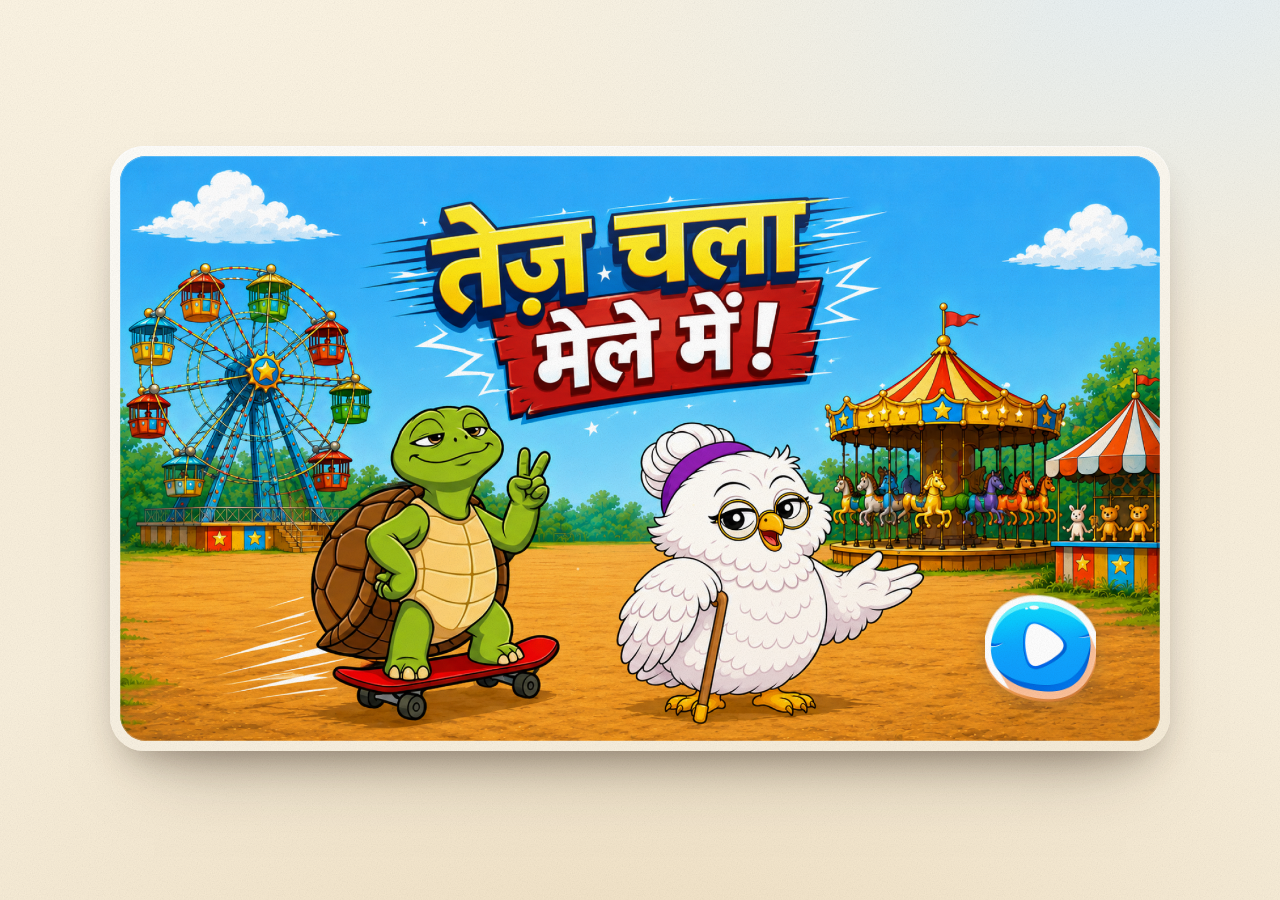
==== commit d6d32e13: "Refactor code structure for improved readability and maintainability" ====
--- a/story/index.html
+++ b/story/index.html
@@ -18,7 +18,7 @@
 <link rel="icon" href="assets/icons/favicon.svg" type="image/svg+xml" />
 <link rel="apple-touch-icon" sizes="180x180" href="assets/icons/apple-touch-icon.png" />
 <!-- bump ?v= after editing so a plain refresh never serves a cached copy -->
-<link rel="stylesheet" href="style.css?v=46" />
+<link rel="stylesheet" href="style.css?v=48" />
 <link rel="preload" as="image" href="assets/images/Cover%20Page.png" />
 </head>
 
@@ -194,6 +194,6 @@
             allowfullscreen></iframe>
   </section>
 
-  <script src="script.js?v=54" defer></script>
+  <script src="script.js?v=55" defer></script>
 </body>
 </html>
--- a/story/style.css
+++ b/story/style.css
@@ -7,6 +7,29 @@
    3. Top bar & controls      7. Responsive
    4. Book · frame · slots    8. Motion & state preferences
    ========================================================================== */
+
+/* ── 0. The question mark ────────────────────────────────────────────────────
+   One character, given its own family so that it can be set on its own.
+
+   The design sets the question marks in the speech in Roboto Semi Bold, and
+   only them: the words around each stay in Baloo. So the src here is Roboto's
+   Latin cut at 600 — the one weight the speech is set in — and `unicode-range`
+   narrows it to U+003F alone. A family that covers one character contributes
+   that character and steps aside for the rest, so leading --font with it puts
+   the question mark in Roboto and leaves every letter, digit and "!" exactly
+   where it was. The mark needs no colour rule of its own: it takes the
+   #773300 the speech is already set in, which is what the design does too.
+
+   The cut sits in fonts/files/ under the same family-weight-subset naming as
+   the two Baloos, and under the same licence — see fonts/README.md. */
+@font-face {
+  font-family: "Roboto Question";
+  font-style: normal;
+  font-weight: 600;
+  font-display: swap;
+  src: url(../fonts/files/roboto-600-latin.woff2) format('woff2');
+  unicode-range: U+003F;
+}
 
 /* ── 1. Tokens & reset ───────────────────────────────────────────────────── */
 :root {
@@ -57,9 +80,16 @@
      from Baloo 2 behind it, the Devanagari sibling of the same family.
      Both are loaded in the <head>, and because they are one design the join
      is invisible. To change the Hindi letterforms themselves, a Devanagari
-     font has to lead this stack: Baloo Bhai 2 cannot draw them. */
-  --font: "Baloo Bhai 2", "Baloo 2", "Nirmala UI", "Noto Sans Devanagari",
-          system-ui, sans-serif;
+     font has to lead this stack: Baloo Bhai 2 cannot draw them.
+
+     The question mark is a choice of its own. The design sets every "?" in
+     the speech in Roboto Semi Bold, on Baloo words — a plainer, narrower
+     mark than the one Baloo Bhai 2 would otherwise supply from the front of
+     this stack. "Roboto Question" (section 0) is that one character and
+     nothing else, and it leads here so the mark is Roboto's while everything
+     around it is exactly what it was. */
+  --font: "Roboto Question", "Baloo Bhai 2", "Baloo 2", "Nirmala UI",
+          "Noto Sans Devanagari", system-ui, sans-serif;
 
   /* the one place page-turn timing is defined */
   --turn-ms: 780ms;
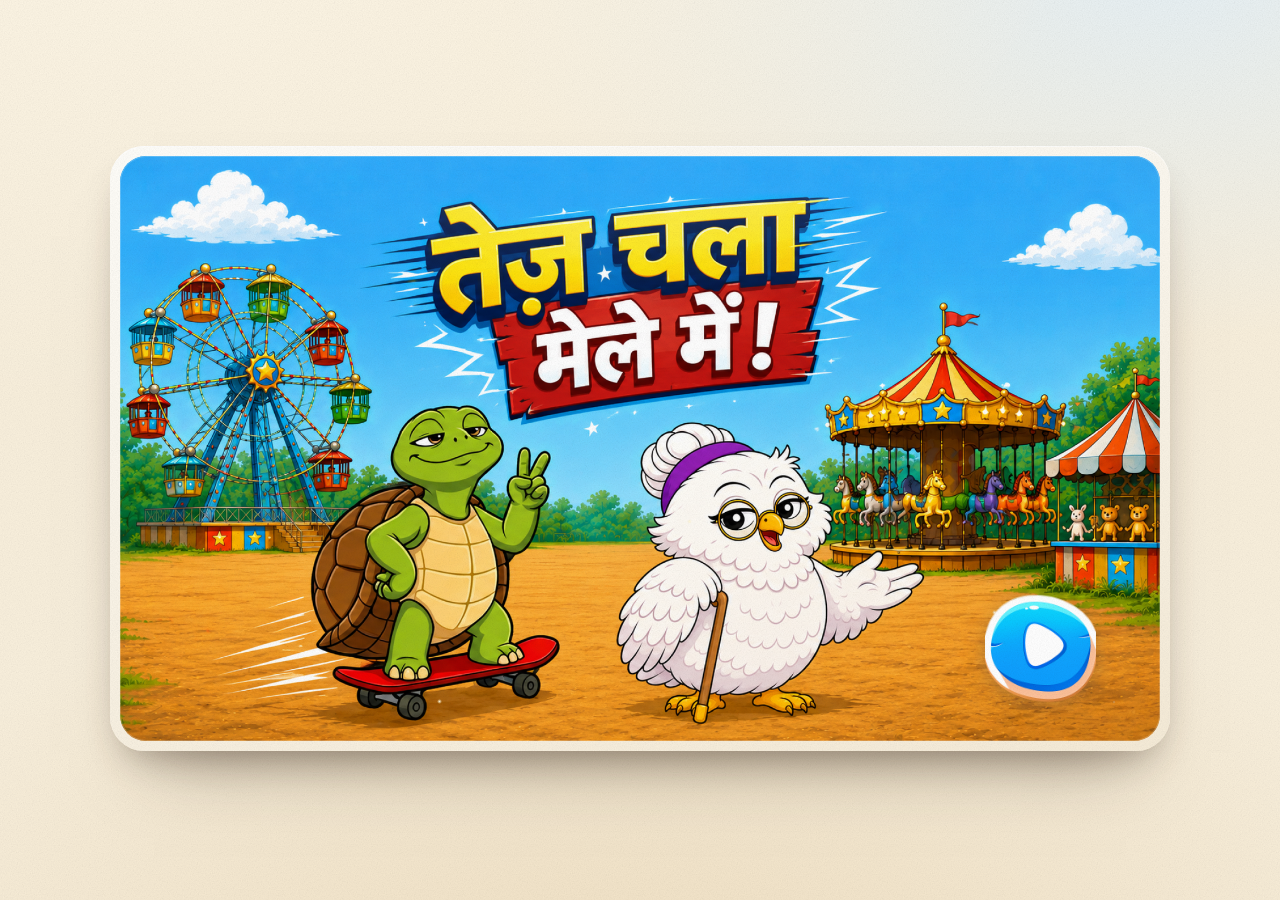
==== commit 04503e21: "Refactor font handling in styles and update script version for Page 4 narration" ====
--- a/story/index.html
+++ b/story/index.html
@@ -194,6 +194,6 @@
             allowfullscreen></iframe>
   </section>
 
-  <script src="script.js?v=55" defer></script>
+  <script src="script.js?v=56" defer></script>
 </body>
 </html>
--- a/story/style.css
+++ b/story/style.css
@@ -2,10 +2,11 @@
    आरु की छींक · Aaru's Sneeze
    An interactive animated picture book
    ----------------------------------------------------------------------------
-   1. Tokens & reset          5. Story text
-   2. Page shell & texture    6. Ambient life (dust motes, sneeze puffs)
-   3. Top bar & controls      7. Responsive
-   4. Book · frame · slots    8. Motion & state preferences
+   0. The question mark       5. Story text
+   1. Tokens & reset          6. Ambient life (dust motes, sneeze puffs)
+   2. Page shell & texture    7. Responsive
+   3. Top bar & controls      8. Motion & state preferences
+   4. Book · frame · slots
    ========================================================================== */
 
 /* ── 0. The question mark ────────────────────────────────────────────────────
@@ -83,9 +84,11 @@
      font has to lead this stack: Baloo Bhai 2 cannot draw them.
 
      The question mark is a choice of its own. The design sets every "?" in
-     the speech in Roboto Semi Bold, on Baloo words — a plainer, narrower
+     the speech in Roboto Semi Bold, on Baloo words — a plainer, straighter
      mark than the one Baloo Bhai 2 would otherwise supply from the front of
-     this stack. "Roboto Question" (section 0) is that one character and
+     this stack, a shade taller and a hair wider (at 55px, 27.1 to Baloo
+     Bhai 2's 26.4 of advance). "Roboto Question" (section 0) is that one
+     character and
      nothing else, and it leads here so the mark is Roboto's while everything
      around it is exactly what it was. */
   --font: "Roboto Question", "Baloo Bhai 2", "Baloo 2", "Nirmala UI",
@@ -468,10 +471,12 @@
 
 /* ── the words ───────────────────────────────────────────────────────────
    Speech is Baloo Bhai 2 SemiBold on #773300, the verse Baloo Bhai 2 Medium
-   on #572701 — both straight from the file. --font leads with Baloo Bhai 2
-   and falls to Baloo 2 for the Devanagari, which is the same substitution
-   Figma is making: Baloo Bhai 2 has no Devanagari of its own, and the two
-   are one design, so the join is invisible.
+   on #572701 — both straight from the file. After the one-character
+   "Roboto Question" (section 0), --font leads with Baloo Bhai 2 and falls to
+   Baloo 2 for the Devanagari, which is the same substitution Figma is making:
+   Baloo Bhai 2 has no Devanagari of its own, and the two are one design, so
+   the join is invisible. The question mark in the speech is the one glyph
+   set apart, in Roboto Semi Bold, as the design has it.
 
    The design centres each text layer on a line rather than setting a left
    edge, so the box is placed by its middle and pulled back half its width.
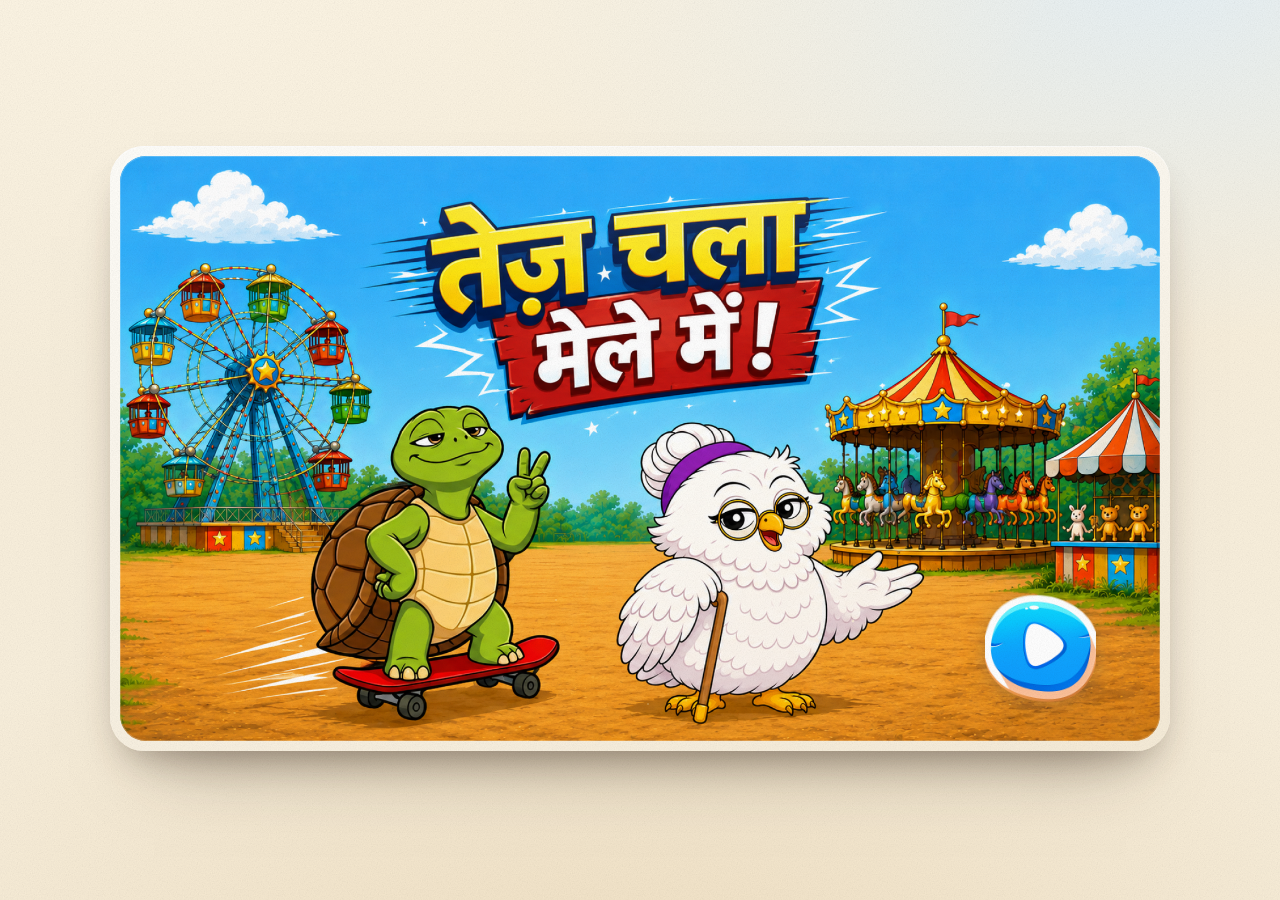
==== commit 46973f3e: "Update audio files for Pages 3 and 5; adjust timings in README and script" ====
--- a/story/index.html
+++ b/story/index.html
@@ -194,6 +194,6 @@
             allowfullscreen></iframe>
   </section>
 
-  <script src="script.js?v=56" defer></script>
+  <script src="script.js?v=57" defer></script>
 </body>
 </html>
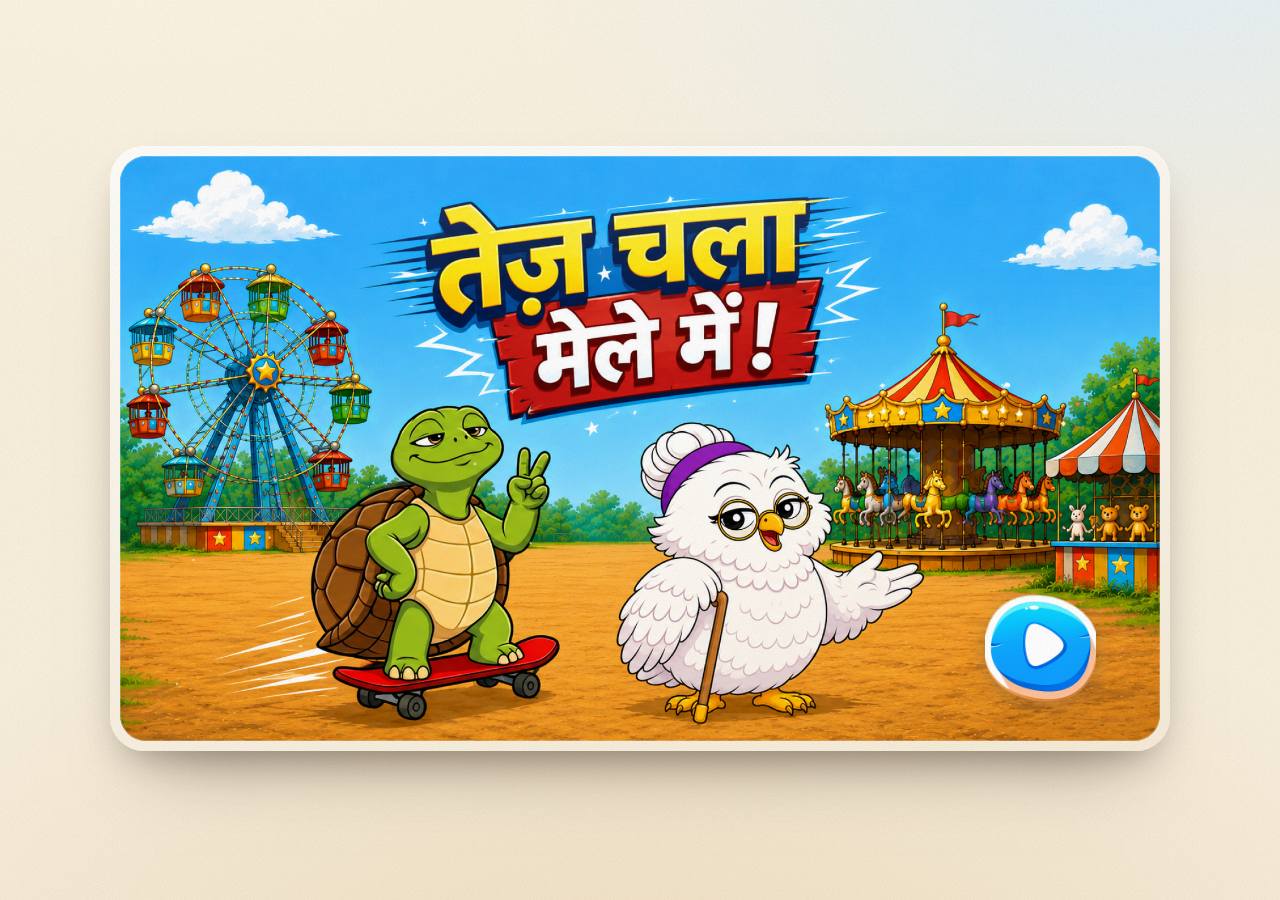
==== commit 5de22e98: "Update version numbers for stylesheet and script; clarify comments on control interactions" ====
--- a/story/index.html
+++ b/story/index.html
@@ -18,7 +18,7 @@
 <link rel="icon" href="assets/icons/favicon.svg" type="image/svg+xml" />
 <link rel="apple-touch-icon" sizes="180x180" href="assets/icons/apple-touch-icon.png" />
 <!-- bump ?v= after editing so a plain refresh never serves a cached copy -->
-<link rel="stylesheet" href="style.css?v=48" />
+<link rel="stylesheet" href="style.css?v=49" />
 <link rel="preload" as="image" href="assets/images/Cover%20Page.png" />
 </head>
 
@@ -194,6 +194,6 @@
             allowfullscreen></iframe>
   </section>
 
-  <script src="script.js?v=57" defer></script>
+  <script src="script.js?v=58" defer></script>
 </body>
 </html>
--- a/story/style.css
+++ b/story/style.css
@@ -496,9 +496,10 @@
    way the design wraps them. */
 .fx__say.is-nowrap { white-space: nowrap; }
 
-/* the words on the visible page can be tapped to hear them again — the
-   pointer shape is the only cue; there is no hover effect on the scene */
-.slot.is-active .fx__say { pointer-events: auto; }
+/* The words are artwork, not a control: they stay behind .fx's
+   pointer-events: none like the rest of the scene, so a tap on a speech
+   bubble neither replays the page nor shows a pointer. Only आगे (.fx__cta
+   below) is let through that gate. */
 
 /* ── the recital, deliberately undrawn ───────────────────────────────────
    There is no rule here, and that is on purpose rather than an oversight.
@@ -572,7 +573,8 @@
 /* The control the badge sits inside. It is placed and sized exactly where the
    design puts the picture, and the picture simply fills it, so making it
    pressable moves nothing by a pixel. Only the page actually on screen can be
-   pressed — .fx itself is pointer-events: none, the same gate the words use. */
+   pressed — .fx itself is pointer-events: none, and this is the one thing on
+   the scene let through it. */
 .fx__cta {
   position: absolute;
   display: block;
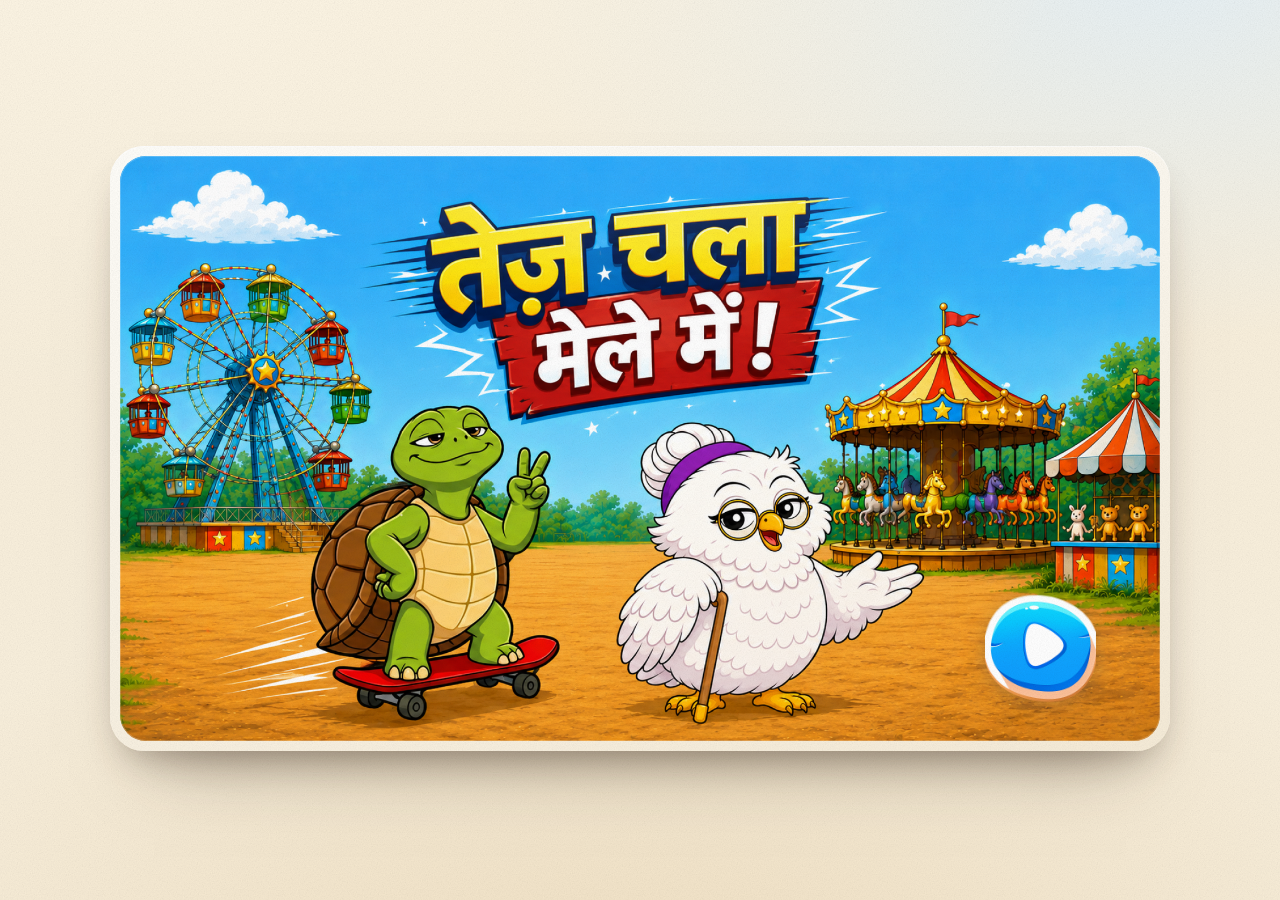
==== commit 0dc8bec3: "Refactor code structure for improved readability and maintainability" ====
--- a/story/index.html
+++ b/story/index.html
@@ -194,6 +194,6 @@
             allowfullscreen></iframe>
   </section>
 
-  <script src="script.js?v=58" defer></script>
+  <script src="script.js?v=59" defer></script>
 </body>
 </html>
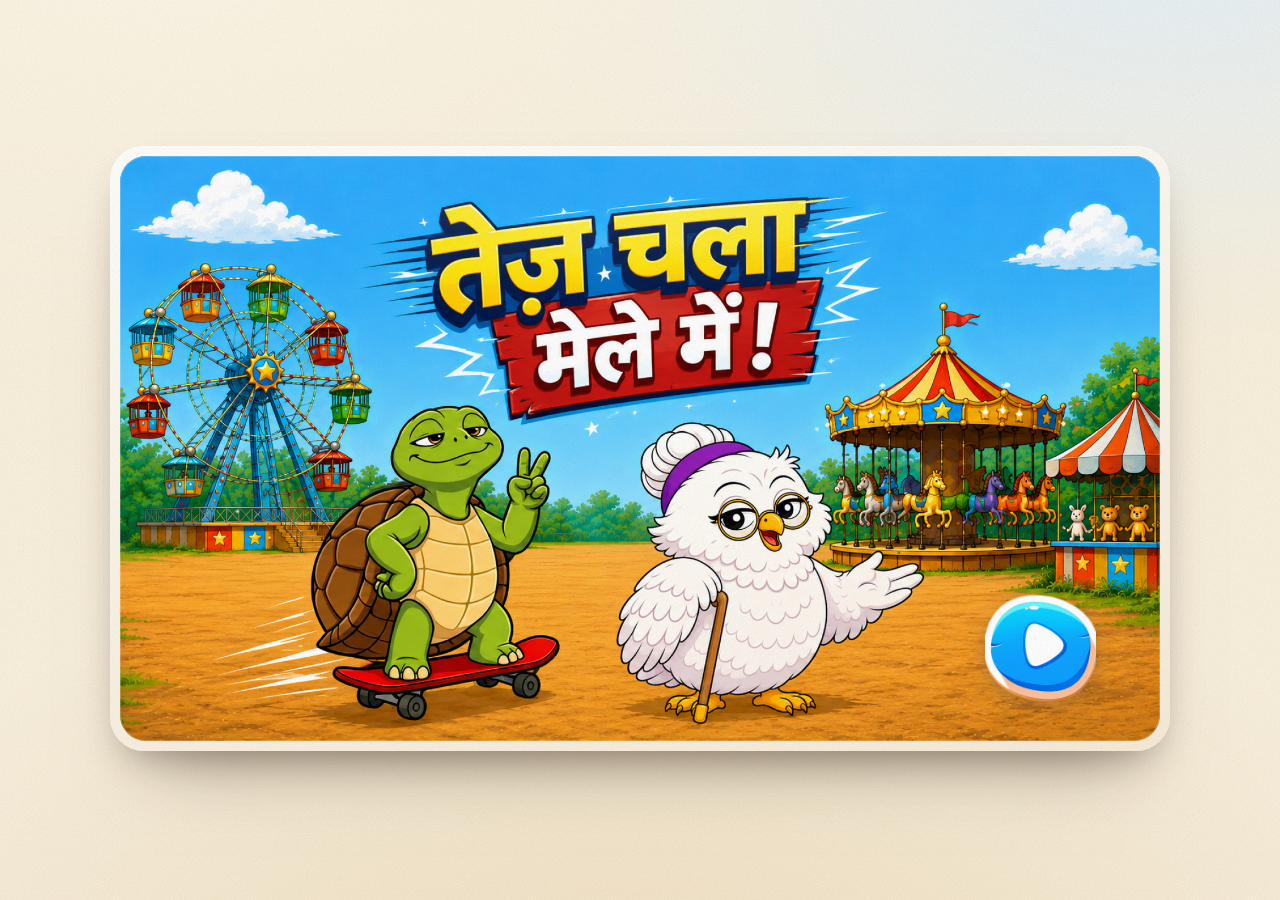
==== commit 46327595: "Update version numbers for stylesheet and script; remove exit button and related styles from Play Mo" ====
--- a/story/index.html
+++ b/story/index.html
@@ -18,7 +18,7 @@
 <link rel="icon" href="assets/icons/favicon.svg" type="image/svg+xml" />
 <link rel="apple-touch-icon" sizes="180x180" href="assets/icons/apple-touch-icon.png" />
 <!-- bump ?v= after editing so a plain refresh never serves a cached copy -->
-<link rel="stylesheet" href="style.css?v=49" />
+<link rel="stylesheet" href="style.css?v=50" />
 <link rel="preload" as="image" href="assets/images/Cover%20Page.png" />
 </head>
 
@@ -158,15 +158,6 @@
           <p class="caption__text" id="storyText"></p>
         </div>
       </section>
-
-      <!-- leaves Play Mode; fades in whenever the reader moves or taps -->
-      <button class="exitbtn" id="exitBtn" type="button"
-              aria-label="बाहर आओ">
-        <svg viewBox="0 0 24 24" aria-hidden="true">
-          <path d="M6.5 6.5l11 11M17.5 6.5l-11 11" fill="none" stroke="currentColor"
-                stroke-width="2.4" stroke-linecap="round" />
-        </svg>
-      </button>
     </main>
 
   </div>
@@ -194,6 +185,6 @@
             allowfullscreen></iframe>
   </section>
 
-  <script src="script.js?v=59" defer></script>
+  <script src="script.js?v=60" defer></script>
 </body>
 </html>
--- a/story/style.css
+++ b/story/style.css
@@ -1013,27 +1013,9 @@
 /* the page itself warms a touch so the lit picture carries the screen */
 .is-play body { background-color: var(--paper-warm); }
 
-/* --- leaving Play Mode --------------------------------------------------- */
-.exitbtn {
-  position: fixed; z-index: 30;
-  top: clamp(10px, 1.6vh, 20px); right: clamp(10px, 1.6vw, 22px);
-  display: grid; place-items: center;
-  width: 44px; height: 44px;
-  border: 0; border-radius: 50%;
-  background: rgba(26, 18, 12, .74);
-  backdrop-filter: blur(6px); -webkit-backdrop-filter: blur(6px);
-  color: #fff; cursor: pointer;
-  box-shadow: 0 8px 20px -8px rgba(0, 0, 0, .6);
-  opacity: 0; visibility: hidden; transform: scale(.9);
-  transition: opacity .3s ease, transform .3s ease, visibility 0s linear .3s;
-}
-.exitbtn svg { width: 20px; height: 20px; }
-
-/* visible in play mode only, and only while the reader is active */
-.is-play.is-stirring .exitbtn {
-  opacity: 1; visibility: visible; transform: scale(1);
-  transition: opacity .3s ease, transform .3s ease, visibility 0s;
-}
+/* There is no control for leaving Play Mode. Once चलाओ has handed the screen
+   to the picture it stays there: the book turns itself, ends in the game, and
+   comes back to its own cover — nothing in the corner to tap out with. */
 
 /* the pulse the read-aloud button throws while it is speaking */
 @keyframes ringPulse {
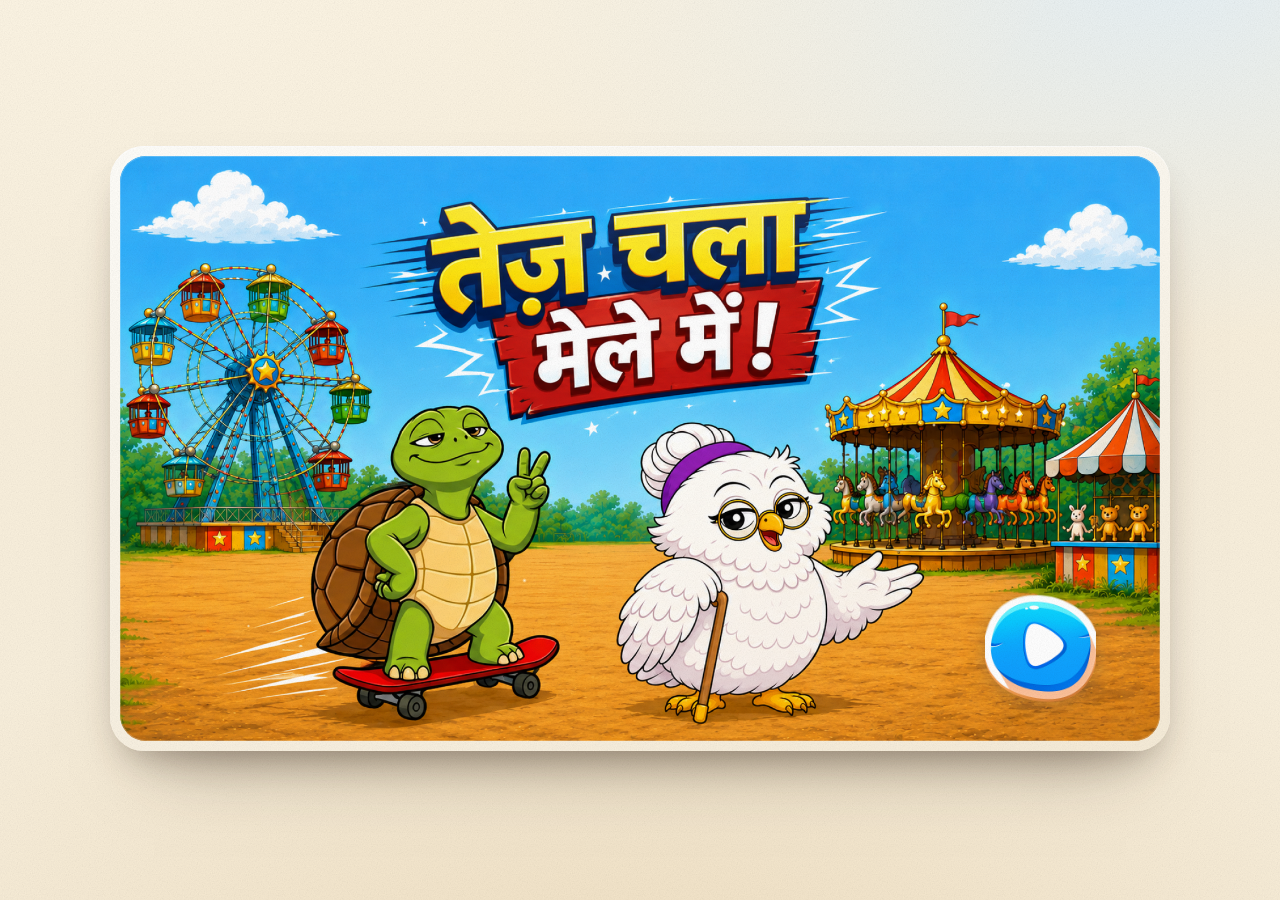
==== commit d5d14dfe: "Refactor game flow and remove 'आगे बढ़ें' button; update event handling and documentation for final " ====
--- a/story/index.html
+++ b/story/index.html
@@ -185,6 +185,6 @@
             allowfullscreen></iframe>
   </section>
 
-  <script src="script.js?v=60" defer></script>
+  <script src="script.js?v=61" defer></script>
 </body>
 </html>
